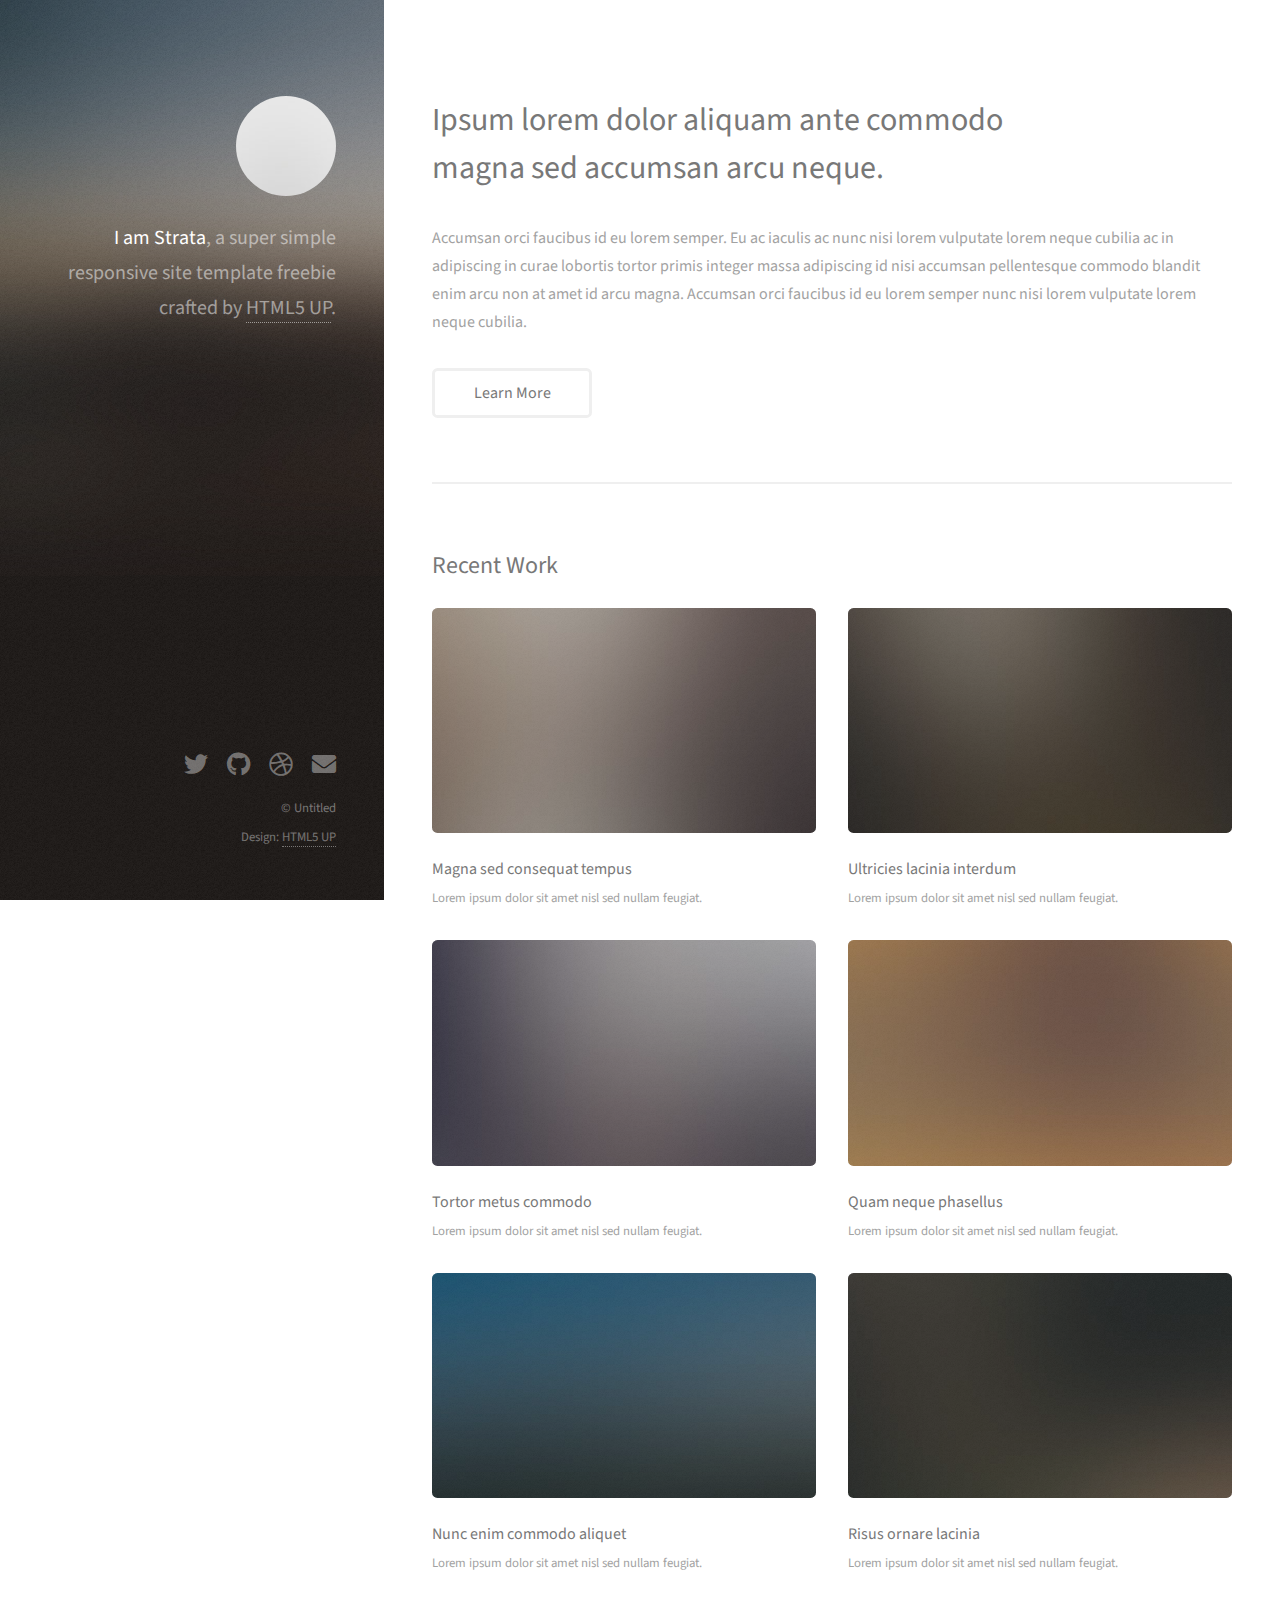
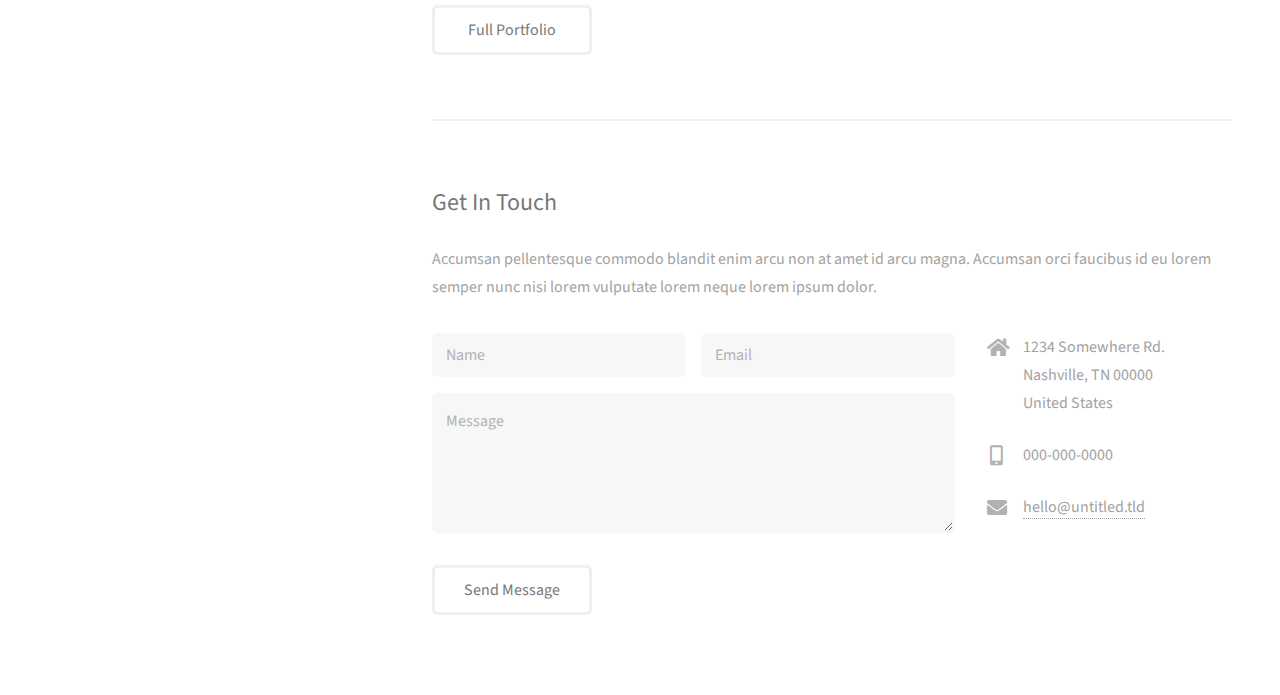
==== Portfolio-Website/index.html @ 6f3def6b "added in my portfolio unzipped code" ====
<!DOCTYPE HTML>
<!--
	Strata by HTML5 UP
	html5up.net | @ajlkn
	Free for personal and commercial use under the CCA 3.0 license (html5up.net/license)
-->
<html>
	<head>
		<title>Strata by HTML5 UP</title>
		<meta charset="utf-8" />
		<meta name="viewport" content="width=device-width, initial-scale=1, user-scalable=no" />
		<link rel="stylesheet" href="assets/css/main.css" />
	</head>
	<body class="is-preload">

		<!-- Header -->
			<header id="header">
				<div class="inner">
					<a href="#" class="image avatar"><img src="images/avatar.jpg" alt="" /></a>
					<h1><strong>I am Strata</strong>, a super simple<br />
					responsive site template freebie<br />
					crafted by <a href="http://html5up.net">HTML5 UP</a>.</h1>
				</div>
			</header>

		<!-- Main -->
			<div id="main">

				<!-- One -->
					<section id="one">
						<header class="major">
							<h2>Ipsum lorem dolor aliquam ante commodo<br />
							magna sed accumsan arcu neque.</h2>
						</header>
						<p>Accumsan orci faucibus id eu lorem semper. Eu ac iaculis ac nunc nisi lorem vulputate lorem neque cubilia ac in adipiscing in curae lobortis tortor primis integer massa adipiscing id nisi accumsan pellentesque commodo blandit enim arcu non at amet id arcu magna. Accumsan orci faucibus id eu lorem semper nunc nisi lorem vulputate lorem neque cubilia.</p>
						<ul class="actions">
							<li><a href="#" class="button">Learn More</a></li>
						</ul>
					</section>

				<!-- Two -->
					<section id="two">
						<h2>Recent Work</h2>
						<div class="row">
							<article class="col-6 col-12-xsmall work-item">
								<a href="images/fulls/01.jpg" class="image fit thumb"><img src="images/thumbs/01.jpg" alt="" /></a>
								<h3>Magna sed consequat tempus</h3>
								<p>Lorem ipsum dolor sit amet nisl sed nullam feugiat.</p>
							</article>
							<article class="col-6 col-12-xsmall work-item">
								<a href="images/fulls/02.jpg" class="image fit thumb"><img src="images/thumbs/02.jpg" alt="" /></a>
								<h3>Ultricies lacinia interdum</h3>
								<p>Lorem ipsum dolor sit amet nisl sed nullam feugiat.</p>
							</article>
							<article class="col-6 col-12-xsmall work-item">
								<a href="images/fulls/03.jpg" class="image fit thumb"><img src="images/thumbs/03.jpg" alt="" /></a>
								<h3>Tortor metus commodo</h3>
								<p>Lorem ipsum dolor sit amet nisl sed nullam feugiat.</p>
							</article>
							<article class="col-6 col-12-xsmall work-item">
								<a href="images/fulls/04.jpg" class="image fit thumb"><img src="images/thumbs/04.jpg" alt="" /></a>
								<h3>Quam neque phasellus</h3>
								<p>Lorem ipsum dolor sit amet nisl sed nullam feugiat.</p>
							</article>
							<article class="col-6 col-12-xsmall work-item">
								<a href="images/fulls/05.jpg" class="image fit thumb"><img src="images/thumbs/05.jpg" alt="" /></a>
								<h3>Nunc enim commodo aliquet</h3>
								<p>Lorem ipsum dolor sit amet nisl sed nullam feugiat.</p>
							</article>
							<article class="col-6 col-12-xsmall work-item">
								<a href="images/fulls/06.jpg" class="image fit thumb"><img src="images/thumbs/06.jpg" alt="" /></a>
								<h3>Risus ornare lacinia</h3>
								<p>Lorem ipsum dolor sit amet nisl sed nullam feugiat.</p>
							</article>
						</div>
						<ul class="actions">
							<li><a href="#" class="button">Full Portfolio</a></li>
						</ul>
					</section>

				<!-- Three -->
					<section id="three">
						<h2>Get In Touch</h2>
						<p>Accumsan pellentesque commodo blandit enim arcu non at amet id arcu magna. Accumsan orci faucibus id eu lorem semper nunc nisi lorem vulputate lorem neque lorem ipsum dolor.</p>
						<div class="row">
							<div class="col-8 col-12-small">
								<form method="post" action="#">
									<div class="row gtr-uniform gtr-50">
										<div class="col-6 col-12-xsmall"><input type="text" name="name" id="name" placeholder="Name" /></div>
										<div class="col-6 col-12-xsmall"><input type="email" name="email" id="email" placeholder="Email" /></div>
										<div class="col-12"><textarea name="message" id="message" placeholder="Message" rows="4"></textarea></div>
									</div>
								</form>
								<ul class="actions">
									<li><input type="submit" value="Send Message" /></li>
								</ul>
							</div>
							<div class="col-4 col-12-small">
								<ul class="labeled-icons">
									<li>
										<h3 class="icon solid fa-home"><span class="label">Address</span></h3>
										1234 Somewhere Rd.<br />
										Nashville, TN 00000<br />
										United States
									</li>
									<li>
										<h3 class="icon solid fa-mobile-alt"><span class="label">Phone</span></h3>
										000-000-0000
									</li>
									<li>
										<h3 class="icon solid fa-envelope"><span class="label">Email</span></h3>
										<a href="#">hello@untitled.tld</a>
									</li>
								</ul>
							</div>
						</div>
					</section>

				<!-- Four -->
				<!--
					<section id="four">
						<h2>Elements</h2>

						<section>
							<h4>Text</h4>
							<p>This is <b>bold</b> and this is <strong>strong</strong>. This is <i>italic</i> and this is <em>emphasized</em>.
							This is <sup>superscript</sup> text and this is <sub>subscript</sub> text.
							This is <u>underlined</u> and this is code: <code>for (;;) { ... }</code>. Finally, <a href="#">this is a link</a>.</p>
							<hr />
							<header>
								<h4>Heading with a Subtitle</h4>
								<p>Lorem ipsum dolor sit amet nullam id egestas urna aliquam</p>
							</header>
							<p>Nunc lacinia ante nunc ac lobortis. Interdum adipiscing gravida odio porttitor sem non mi integer non faucibus ornare mi ut ante amet placerat aliquet. Volutpat eu sed ante lacinia sapien lorem accumsan varius montes viverra nibh in adipiscing blandit tempus accumsan.</p>
							<header>
								<h5>Heading with a Subtitle</h5>
								<p>Lorem ipsum dolor sit amet nullam id egestas urna aliquam</p>
							</header>
							<p>Nunc lacinia ante nunc ac lobortis. Interdum adipiscing gravida odio porttitor sem non mi integer non faucibus ornare mi ut ante amet placerat aliquet. Volutpat eu sed ante lacinia sapien lorem accumsan varius montes viverra nibh in adipiscing blandit tempus accumsan.</p>
							<hr />
							<h2>Heading Level 2</h2>
							<h3>Heading Level 3</h3>
							<h4>Heading Level 4</h4>
							<h5>Heading Level 5</h5>
							<h6>Heading Level 6</h6>
							<hr />
							<h5>Blockquote</h5>
							<blockquote>Fringilla nisl. Donec accumsan interdum nisi, quis tincidunt felis sagittis eget tempus euismod. Vestibulum ante ipsum primis in faucibus vestibulum. Blandit adipiscing eu felis iaculis volutpat ac adipiscing accumsan faucibus. Vestibulum ante ipsum primis in faucibus lorem ipsum dolor sit amet nullam adipiscing eu felis.</blockquote>
							<h5>Preformatted</h5>
							<pre><code>i = 0;

while (!deck.isInOrder()) {
print 'Iteration ' + i;
deck.shuffle();
i++;
}

print 'It took ' + i + ' iterations to sort the deck.';</code></pre>
						</section>

						<section>
							<h4>Lists</h4>
							<div class="row">
								<div class="col-6 col-12-xsmall">
									<h5>Unordered</h5>
									<ul>
										<li>Dolor pulvinar etiam magna etiam.</li>
										<li>Sagittis adipiscing lorem eleifend.</li>
										<li>Felis enim feugiat dolore viverra.</li>
									</ul>
									<h5>Alternate</h5>
									<ul class="alt">
										<li>Dolor pulvinar etiam magna etiam.</li>
										<li>Sagittis adipiscing lorem eleifend.</li>
										<li>Felis enim feugiat dolore viverra.</li>
									</ul>
								</div>
								<div class="col-6 col-12-xsmall">
									<h5>Ordered</h5>
									<ol>
										<li>Dolor pulvinar etiam magna etiam.</li>
										<li>Etiam vel felis at lorem sed viverra.</li>
										<li>Felis enim feugiat dolore viverra.</li>
										<li>Dolor pulvinar etiam magna etiam.</li>
										<li>Etiam vel felis at lorem sed viverra.</li>
										<li>Felis enim feugiat dolore viverra.</li>
									</ol>
									<h5>Icons</h5>
									<ul class="icons">
										<li><a href="#" class="icon brands fa-twitter"><span class="label">Twitter</span></a></li>
										<li><a href="#" class="icon brands fa-facebook-f"><span class="label">Facebook</span></a></li>
										<li><a href="#" class="icon brands fa-instagram"><span class="label">Instagram</span></a></li>
										<li><a href="#" class="icon brands fa-github"><span class="label">Github</span></a></li>
										<li><a href="#" class="icon brands fa-dribbble"><span class="label">Dribbble</span></a></li>
										<li><a href="#" class="icon brands fa-tumblr"><span class="label">Tumblr</span></a></li>
									</ul>
								</div>
							</div>
							<h5>Actions</h5>
							<ul class="actions">
								<li><a href="#" class="button primary">Default</a></li>
								<li><a href="#" class="button">Default</a></li>
							</ul>
							<ul class="actions small">
								<li><a href="#" class="button primary small">Small</a></li>
								<li><a href="#" class="button small">Small</a></li>
							</ul>
							<div class="row">
								<div class="col-6 col-12-small">
									<ul class="actions stacked">
										<li><a href="#" class="button primary">Default</a></li>
										<li><a href="#" class="button">Default</a></li>
									</ul>
								</div>
								<div class="col-6 col-12-small">
									<ul class="actions stacked">
										<li><a href="#" class="button primary small">Small</a></li>
										<li><a href="#" class="button small">Small</a></li>
									</ul>
								</div>
								<div class="col-6 col-12-small">
									<ul class="actions stacked">
										<li><a href="#" class="button primary fit">Default</a></li>
										<li><a href="#" class="button fit">Default</a></li>
									</ul>
								</div>
								<div class="col-6 col-12-small">
									<ul class="actions stacked">
										<li><a href="#" class="button primary small fit">Small</a></li>
										<li><a href="#" class="button small fit">Small</a></li>
									</ul>
								</div>
							</div>
						</section>

						<section>
							<h4>Table</h4>
							<h5>Default</h5>
							<div class="table-wrapper">
								<table>
									<thead>
										<tr>
											<th>Name</th>
											<th>Description</th>
											<th>Price</th>
										</tr>
									</thead>
									<tbody>
										<tr>
											<td>Item One</td>
											<td>Ante turpis integer aliquet porttitor.</td>
											<td>29.99</td>
										</tr>
										<tr>
											<td>Item Two</td>
											<td>Vis ac commodo adipiscing arcu aliquet.</td>
											<td>19.99</td>
										</tr>
										<tr>
											<td>Item Three</td>
											<td> Morbi faucibus arcu accumsan lorem.</td>
											<td>29.99</td>
										</tr>
										<tr>
											<td>Item Four</td>
											<td>Vitae integer tempus condimentum.</td>
											<td>19.99</td>
										</tr>
										<tr>
											<td>Item Five</td>
											<td>Ante turpis integer aliquet porttitor.</td>
											<td>29.99</td>
										</tr>
									</tbody>
									<tfoot>
										<tr>
											<td colspan="2"></td>
											<td>100.00</td>
										</tr>
									</tfoot>
								</table>
							</div>

							<h5>Alternate</h5>
							<div class="table-wrapper">
								<table class="alt">
									<thead>
										<tr>
											<th>Name</th>
											<th>Description</th>
											<th>Price</th>
										</tr>
									</thead>
									<tbody>
										<tr>
											<td>Item One</td>
											<td>Ante turpis integer aliquet porttitor.</td>
											<td>29.99</td>
										</tr>
										<tr>
											<td>Item Two</td>
											<td>Vis ac commodo adipiscing arcu aliquet.</td>
											<td>19.99</td>
										</tr>
										<tr>
											<td>Item Three</td>
											<td> Morbi faucibus arcu accumsan lorem.</td>
											<td>29.99</td>
										</tr>
										<tr>
											<td>Item Four</td>
											<td>Vitae integer tempus condimentum.</td>
											<td>19.99</td>
										</tr>
										<tr>
											<td>Item Five</td>
											<td>Ante turpis integer aliquet porttitor.</td>
											<td>29.99</td>
										</tr>
									</tbody>
									<tfoot>
										<tr>
											<td colspan="2"></td>
											<td>100.00</td>
										</tr>
									</tfoot>
								</table>
							</div>
						</section>

						<section>
							<h4>Buttons</h4>
							<ul class="actions">
								<li><a href="#" class="button primary">Primary</a></li>
								<li><a href="#" class="button">Default</a></li>
							</ul>
							<ul class="actions">
								<li><a href="#" class="button large">Large</a></li>
								<li><a href="#" class="button">Default</a></li>
								<li><a href="#" class="button small">Small</a></li>
							</ul>
							<ul class="actions fit">
								<li><a href="#" class="button primary fit">Fit</a></li>
								<li><a href="#" class="button fit">Fit</a></li>
							</ul>
							<ul class="actions fit small">
								<li><a href="#" class="button primary fit small">Fit + Small</a></li>
								<li><a href="#" class="button fit small">Fit + Small</a></li>
							</ul>
							<ul class="actions">
								<li><a href="#" class="button primary icon solid fa-download">Icon</a></li>
								<li><a href="#" class="button icon solid fa-download">Icon</a></li>
							</ul>
							<ul class="actions">
								<li><span class="button primary disabled">Primary</span></li>
								<li><span class="button disabled">Default</span></li>
							</ul>
						</section>

						<section>
							<h4>Form</h4>
							<form method="post" action="#">
								<div class="row gtr-uniform gtr-50">
									<div class="col-6 col-12-xsmall">
										<input type="text" name="demo-name" id="demo-name" value="" placeholder="Name" />
									</div>
									<div class="col-6 col-12-xsmall">
										<input type="email" name="demo-email" id="demo-email" value="" placeholder="Email" />
									</div>
									<div class="col-12">
										<select name="demo-category" id="demo-category">
											<option value="">- Category -</option>
											<option value="1">Manufacturing</option>
											<option value="1">Shipping</option>
											<option value="1">Administration</option>
											<option value="1">Human Resources</option>
										</select>
									</div>
									<div class="col-4 col-12-small">
										<input type="radio" id="demo-priority-low" name="demo-priority" checked>
										<label for="demo-priority-low">Low Priority</label>
									</div>
									<div class="col-4 col-12-small">
										<input type="radio" id="demo-priority-normal" name="demo-priority">
										<label for="demo-priority-normal">Normal Priority</label>
									</div>
									<div class="col-4 col-12-small">
										<input type="radio" id="demo-priority-high" name="demo-priority">
										<label for="demo-priority-high">High Priority</label>
									</div>
									<div class="col-6 col-12-small">
										<input type="checkbox" id="demo-copy" name="demo-copy">
										<label for="demo-copy">Email me a copy of this message</label>
									</div>
									<div class="col-6 col-12-small">
										<input type="checkbox" id="demo-human" name="demo-human" checked>
										<label for="demo-human">I am a human and not a robot</label>
									</div>
									<div class="col-12">
										<textarea name="demo-message" id="demo-message" placeholder="Enter your message" rows="6"></textarea>
									</div>
									<div class="col-12">
										<ul class="actions">
											<li><input type="submit" value="Send Message" class="primary" /></li>
											<li><input type="reset" value="Reset" /></li>
										</ul>
									</div>
								</div>
							</form>
						</section>

						<section>
							<h4>Image</h4>
							<h5>Fit</h5>
							<div class="box alt">
								<div class="row gtr-50 gtr-uniform">
									<div class="col-12"><span class="image fit"><img src="images/fulls/05.jpg" alt="" /></span></div>
									<div class="col-4"><span class="image fit"><img src="images/thumbs/01.jpg" alt="" /></span></div>
									<div class="col-4"><span class="image fit"><img src="images/thumbs/02.jpg" alt="" /></span></div>
									<div class="col-4"><span class="image fit"><img src="images/thumbs/03.jpg" alt="" /></span></div>
									<div class="col-4"><span class="image fit"><img src="images/thumbs/04.jpg" alt="" /></span></div>
									<div class="col-4"><span class="image fit"><img src="images/thumbs/05.jpg" alt="" /></span></div>
									<div class="col-4"><span class="image fit"><img src="images/thumbs/06.jpg" alt="" /></span></div>
									<div class="col-4"><span class="image fit"><img src="images/thumbs/03.jpg" alt="" /></span></div>
									<div class="col-4"><span class="image fit"><img src="images/thumbs/02.jpg" alt="" /></span></div>
									<div class="col-4"><span class="image fit"><img src="images/thumbs/01.jpg" alt="" /></span></div>
								</div>
							</div>
							<h5>Left &amp; Right</h5>
							<p><span class="image left"><img src="images/avatar.jpg" alt="" /></span>Fringilla nisl. Donec accumsan interdum nisi, quis tincidunt felis sagittis eget. tempus euismod. Vestibulum ante ipsum primis in faucibus vestibulum. Blandit adipiscing eu felis iaculis volutpat ac adipiscing accumsan eu faucibus. Integer ac pellentesque praesent tincidunt felis sagittis eget. tempus euismod. Vestibulum ante ipsum primis in faucibus vestibulum. Blandit adipiscing eu felis iaculis volutpat ac adipiscing accumsan eu faucibus. Integer ac pellentesque praesent. Donec accumsan interdum nisi, quis tincidunt felis sagittis eget. tempus euismod. Vestibulum ante ipsum primis in faucibus vestibulum. Blandit adipiscing eu felis iaculis volutpat ac adipiscing accumsan eu faucibus. Integer ac pellentesque praesent tincidunt felis sagittis eget. tempus euismod. Vestibulum ante ipsum primis in faucibus vestibulum. Blandit adipiscing eu felis iaculis volutpat ac adipiscing accumsan eu faucibus. Integer ac pellentesque praesent.</p>
							<p><span class="image right"><img src="images/avatar.jpg" alt="" /></span>Fringilla nisl. Donec accumsan interdum nisi, quis tincidunt felis sagittis eget. tempus euismod. Vestibulum ante ipsum primis in faucibus vestibulum. Blandit adipiscing eu felis iaculis volutpat ac adipiscing accumsan eu faucibus. Integer ac pellentesque praesent tincidunt felis sagittis eget. tempus euismod. Vestibulum ante ipsum primis in faucibus vestibulum. Blandit adipiscing eu felis iaculis volutpat ac adipiscing accumsan eu faucibus. Integer ac pellentesque praesent. Donec accumsan interdum nisi, quis tincidunt felis sagittis eget. tempus euismod. Vestibulum ante ipsum primis in faucibus vestibulum. Blandit adipiscing eu felis iaculis volutpat ac adipiscing accumsan eu faucibus. Integer ac pellentesque praesent tincidunt felis sagittis eget. tempus euismod. Vestibulum ante ipsum primis in faucibus vestibulum. Blandit adipiscing eu felis iaculis volutpat ac adipiscing accumsan eu faucibus. Integer ac pellentesque praesent.</p>
						</section>

					</section>
				-->

			</div>

		<!-- Footer -->
			<footer id="footer">
				<div class="inner">
					<ul class="icons">
						<li><a href="#" class="icon brands fa-twitter"><span class="label">Twitter</span></a></li>
						<li><a href="#" class="icon brands fa-github"><span class="label">Github</span></a></li>
						<li><a href="#" class="icon brands fa-dribbble"><span class="label">Dribbble</span></a></li>
						<li><a href="#" class="icon solid fa-envelope"><span class="label">Email</span></a></li>
					</ul>
					<ul class="copyright">
						<li>&copy; Untitled</li><li>Design: <a href="http://html5up.net">HTML5 UP</a></li>
					</ul>
				</div>
			</footer>

		<!-- Scripts -->
			<script src="assets/js/jquery.min.js"></script>
			<script src="assets/js/jquery.poptrox.min.js"></script>
			<script src="assets/js/browser.min.js"></script>
			<script src="assets/js/breakpoints.min.js"></script>
			<script src="assets/js/util.js"></script>
			<script src="assets/js/main.js"></script>

	</body>
</html>
---- Portfolio-Website/assets/css/main.css ----
@import url("fontawesome-all.min.css");
@import url("https://fonts.googleapis.com/css?family=Source+Sans+Pro:400,400italic");

/*
	Strata by HTML5 UP
	html5up.net | @ajlkn
	Free for personal and commercial use under the CCA 3.0 license (html5up.net/license)
*/

html, body, div, span, applet, object,
iframe, h1, h2, h3, h4, h5, h6, p, blockquote,
pre, a, abbr, acronym, address, big, cite,
code, del, dfn, em, img, ins, kbd, q, s, samp,
small, strike, strong, sub, sup, tt, var, b,
u, i, center, dl, dt, dd, ol, ul, li, fieldset,
form, label, legend, table, caption, tbody,
tfoot, thead, tr, th, td, article, aside,
canvas, details, embed, figure, figcaption,
footer, header, hgroup, menu, nav, output, ruby,
section, summary, time, mark, audio, video {
	margin: 0;
	padding: 0;
	border: 0;
	font-size: 100%;
	font: inherit;
	vertical-align: baseline;}

article, aside, details, figcaption, figure,
footer, header, hgroup, menu, nav, section {
	display: block;}

body {
	line-height: 1;
}

ol, ul {
	list-style: none;
}

blockquote, q {
	quotes: none;
}

	blockquote:before, blockquote:after, q:before, q:after {
		content: '';
		content: none;
	}

table {
	border-collapse: collapse;
	border-spacing: 0;
}

body {
	-webkit-text-size-adjust: none;
}

mark {
	background-color: transparent;
	color: inherit;
}

input::-moz-focus-inner {
	border: 0;
	padding: 0;
}

input, select, textarea {
	-moz-appearance: none;
	-webkit-appearance: none;
	-ms-appearance: none;
	appearance: none;
}

/* Basic */

	html {
		box-sizing: border-box;
	}

	*, *:before, *:after {
		box-sizing: inherit;
	}

	body {
		background: #fff;
	}

		body.is-preload *, body.is-preload *:before, body.is-preload *:after {
			-moz-animation: none !important;
			-webkit-animation: none !important;
			-ms-animation: none !important;
			animation: none !important;
			-moz-transition: none !important;
			-webkit-transition: none !important;
			-ms-transition: none !important;
			transition: none !important;
		}

	body, input, select, textarea {
		color: #a2a2a2;
		font-family: "Source Sans Pro", Helvetica, sans-serif;
		font-size: 16pt;
		font-weight: 400;
		line-height: 1.75em;
	}

	a {
		-moz-transition: color 0.2s ease-in-out, border-color 0.2s ease-in-out;
		-webkit-transition: color 0.2s ease-in-out, border-color 0.2s ease-in-out;
		-ms-transition: color 0.2s ease-in-out, border-color 0.2s ease-in-out;
		transition: color 0.2s ease-in-out, border-color 0.2s ease-in-out;
		border-bottom: dotted 1px;
		color: #49bf9d;
		text-decoration: none;
	}

		a:hover {
			border-bottom-color: transparent;
			color: #49bf9d !important;
			text-decoration: none;
		}

	strong, b {
		color: #787878;
		font-weight: 400;
	}

	em, i {
		font-style: italic;
	}

	p {
		margin: 0 0 2em 0;
	}

	h1, h2, h3, h4, h5, h6 {
		color: #787878;
		font-weight: 400;
		line-height: 1em;
		margin: 0 0 1em 0;
	}

		h1 a, h2 a, h3 a, h4 a, h5 a, h6 a {
			color: inherit;
			text-decoration: none;
		}

	h1 {
		font-size: 2em;
		line-height: 1.5em;
	}

	h2 {
		font-size: 1.5em;
		line-height: 1.5em;
	}

	h3 {
		font-size: 1.25em;
		line-height: 1.5em;
	}

	h4 {
		font-size: 1.1em;
		line-height: 1.5em;
	}

	h5 {
		font-size: 0.9em;
		line-height: 1.5em;
	}

	h6 {
		font-size: 0.7em;
		line-height: 1.5em;
	}

	sub {
		font-size: 0.8em;
		position: relative;
		top: 0.5em;
	}

	sup {
		font-size: 0.8em;
		position: relative;
		top: -0.5em;
	}

	hr {
		border: 0;
		border-bottom: solid 2px #efefef;
		margin: 2em 0;
	}

		hr.major {
			margin: 3em 0;
		}

	blockquote {
		border-left: solid 6px #efefef;
		font-style: italic;
		margin: 0 0 2em 0;
		padding: 0.5em 0 0.5em 1.5em;
	}

	code {
		background: #f7f7f7;
		border-radius: 0.35em;
		border: solid 2px #efefef;
		font-family: "Courier New", monospace;
		font-size: 0.9em;
		margin: 0 0.25em;
		padding: 0.25em 0.65em;
	}

	pre {
		-webkit-overflow-scrolling: touch;
		font-family: "Courier New", monospace;
		font-size: 0.9em;
		margin: 0 0 2em 0;
	}

		pre code {
			display: block;
			line-height: 1.75em;
			padding: 1em 1.5em;
			overflow-x: auto;
		}

	.align-left {
		text-align: left;
	}

	.align-center {
		text-align: center;
	}

	.align-right {
		text-align: right;
	}

/* Container */

	.container {
		margin: 0 auto;
		max-width: calc(100% - 4em);
		width: 100%;
	}

		.container.xsmall {
			width: 25%;
		}

		.container.small {
			width: 50%;
		}

		.container.medium {
			width: 75%;
		}

		.container.large {
			width: 125%;
		}

		.container.xlarge {
			width: 150%;
		}

		.container.max {
			width: 100%;
		}

		@media screen and (max-width: 980px) {

			.container {
				width: 100% !important;
				max-width: 100% !important;
			}

		}

		@media screen and (max-width: 480px) {

			.container {
				max-width: calc(100% - 3em);
			}

		}

/* Row */

	.row {
		display: flex;
		flex-wrap: wrap;
		box-sizing: border-box;
		align-items: stretch;
	}

		.row > * {
			box-sizing: border-box;
		}

		.row.gtr-uniform > * > :last-child {
			margin-bottom: 0;
		}

		.row.aln-left {
			justify-content: flex-start;
		}

		.row.aln-center {
			justify-content: center;
		}

		.row.aln-right {
			justify-content: flex-end;
		}

		.row.aln-top {
			align-items: flex-start;
		}

		.row.aln-middle {
			align-items: center;
		}

		.row.aln-bottom {
			align-items: flex-end;
		}

		.row > .imp {
			order: -1;
		}

		.row > .col-1 {
			width: 8.33333%;
		}

		.row > .off-1 {
			margin-left: 8.33333%;
		}

		.row > .col-2 {
			width: 16.66667%;
		}

		.row > .off-2 {
			margin-left: 16.66667%;
		}

		.row > .col-3 {
			width: 25%;
		}

		.row > .off-3 {
			margin-left: 25%;
		}

		.row > .col-4 {
			width: 33.33333%;
		}

		.row > .off-4 {
			margin-left: 33.33333%;
		}

		.row > .col-5 {
			width: 41.66667%;
		}

		.row > .off-5 {
			margin-left: 41.66667%;
		}

		.row > .col-6 {
			width: 50%;
		}

		.row > .off-6 {
			margin-left: 50%;
		}

		.row > .col-7 {
			width: 58.33333%;
		}

		.row > .off-7 {
			margin-left: 58.33333%;
		}

		.row > .col-8 {
			width: 66.66667%;
		}

		.row > .off-8 {
			margin-left: 66.66667%;
		}

		.row > .col-9 {
			width: 75%;
		}

		.row > .off-9 {
			margin-left: 75%;
		}

		.row > .col-10 {
			width: 83.33333%;
		}

		.row > .off-10 {
			margin-left: 83.33333%;
		}

		.row > .col-11 {
			width: 91.66667%;
		}

		.row > .off-11 {
			margin-left: 91.66667%;
		}

		.row > .col-12 {
			width: 100%;
		}

		.row > .off-12 {
			margin-left: 100%;
		}

		.row.gtr-0 {
			margin-top: 0;
			margin-left: 0em;
		}

			.row.gtr-0 > * {
				padding: 0 0 0 0em;
			}

			.row.gtr-0.gtr-uniform {
				margin-top: 0em;
			}

				.row.gtr-0.gtr-uniform > * {
					padding-top: 0em;
				}

		.row.gtr-25 {
			margin-top: 0;
			margin-left: -0.625em;
		}

			.row.gtr-25 > * {
				padding: 0 0 0 0.625em;
			}

			.row.gtr-25.gtr-uniform {
				margin-top: -0.625em;
			}

				.row.gtr-25.gtr-uniform > * {
					padding-top: 0.625em;
				}

		.row.gtr-50 {
			margin-top: 0;
			margin-left: -1.25em;
		}

			.row.gtr-50 > * {
				padding: 0 0 0 1.25em;
			}

			.row.gtr-50.gtr-uniform {
				margin-top: -1.25em;
			}

				.row.gtr-50.gtr-uniform > * {
					padding-top: 1.25em;
				}

		.row {
			margin-top: 0;
			margin-left: -2.5em;
		}

			.row > * {
				padding: 0 0 0 2.5em;
			}

			.row.gtr-uniform {
				margin-top: -2.5em;
			}

				.row.gtr-uniform > * {
					padding-top: 2.5em;
				}

		.row.gtr-150 {
			margin-top: 0;
			margin-left: -3.75em;
		}

			.row.gtr-150 > * {
				padding: 0 0 0 3.75em;
			}

			.row.gtr-150.gtr-uniform {
				margin-top: -3.75em;
			}

				.row.gtr-150.gtr-uniform > * {
					padding-top: 3.75em;
				}

		.row.gtr-200 {
			margin-top: 0;
			margin-left: -5em;
		}

			.row.gtr-200 > * {
				padding: 0 0 0 5em;
			}

			.row.gtr-200.gtr-uniform {
				margin-top: -5em;
			}

				.row.gtr-200.gtr-uniform > * {
					padding-top: 5em;
				}

		@media screen and (max-width: 1800px) {

			.row {
				display: flex;
				flex-wrap: wrap;
				box-sizing: border-box;
				align-items: stretch;
			}

				.row > * {
					box-sizing: border-box;
				}

				.row.gtr-uniform > * > :last-child {
					margin-bottom: 0;
				}

				.row.aln-left {
					justify-content: flex-start;
				}

				.row.aln-center {
					justify-content: center;
				}

				.row.aln-right {
					justify-content: flex-end;
				}

				.row.aln-top {
					align-items: flex-start;
				}

				.row.aln-middle {
					align-items: center;
				}

				.row.aln-bottom {
					align-items: flex-end;
				}

				.row > .imp-xlarge {
					order: -1;
				}

				.row > .col-1-xlarge {
					width: 8.33333%;
				}

				.row > .off-1-xlarge {
					margin-left: 8.33333%;
				}

				.row > .col-2-xlarge {
					width: 16.66667%;
				}

				.row > .off-2-xlarge {
					margin-left: 16.66667%;
				}

				.row > .col-3-xlarge {
					width: 25%;
				}

				.row > .off-3-xlarge {
					margin-left: 25%;
				}

				.row > .col-4-xlarge {
					width: 33.33333%;
				}

				.row > .off-4-xlarge {
					margin-left: 33.33333%;
				}

				.row > .col-5-xlarge {
					width: 41.66667%;
				}

				.row > .off-5-xlarge {
					margin-left: 41.66667%;
				}

				.row > .col-6-xlarge {
					width: 50%;
				}

				.row > .off-6-xlarge {
					margin-left: 50%;
				}

				.row > .col-7-xlarge {
					width: 58.33333%;
				}

				.row > .off-7-xlarge {
					margin-left: 58.33333%;
				}

				.row > .col-8-xlarge {
					width: 66.66667%;
				}

				.row > .off-8-xlarge {
					margin-left: 66.66667%;
				}

				.row > .col-9-xlarge {
					width: 75%;
				}

				.row > .off-9-xlarge {
					margin-left: 75%;
				}

				.row > .col-10-xlarge {
					width: 83.33333%;
				}

				.row > .off-10-xlarge {
					margin-left: 83.33333%;
				}

				.row > .col-11-xlarge {
					width: 91.66667%;
				}

				.row > .off-11-xlarge {
					margin-left: 91.66667%;
				}

				.row > .col-12-xlarge {
					width: 100%;
				}

				.row > .off-12-xlarge {
					margin-left: 100%;
				}

				.row.gtr-0 {
					margin-top: 0;
					margin-left: 0em;
				}

					.row.gtr-0 > * {
						padding: 0 0 0 0em;
					}

					.row.gtr-0.gtr-uniform {
						margin-top: 0em;
					}

						.row.gtr-0.gtr-uniform > * {
							padding-top: 0em;
						}

				.row.gtr-25 {
					margin-top: 0;
					margin-left: -0.625em;
				}

					.row.gtr-25 > * {
						padding: 0 0 0 0.625em;
					}

					.row.gtr-25.gtr-uniform {
						margin-top: -0.625em;
					}

						.row.gtr-25.gtr-uniform > * {
							padding-top: 0.625em;
						}

				.row.gtr-50 {
					margin-top: 0;
					margin-left: -1.25em;
				}

					.row.gtr-50 > * {
						padding: 0 0 0 1.25em;
					}

					.row.gtr-50.gtr-uniform {
						margin-top: -1.25em;
					}

						.row.gtr-50.gtr-uniform > * {
							padding-top: 1.25em;
						}

				.row {
					margin-top: 0;
					margin-left: -2.5em;
				}

					.row > * {
						padding: 0 0 0 2.5em;
					}

					.row.gtr-uniform {
						margin-top: -2.5em;
					}

						.row.gtr-uniform > * {
							padding-top: 2.5em;
						}

				.row.gtr-150 {
					margin-top: 0;
					margin-left: -3.75em;
				}

					.row.gtr-150 > * {
						padding: 0 0 0 3.75em;
					}

					.row.gtr-150.gtr-uniform {
						margin-top: -3.75em;
					}

						.row.gtr-150.gtr-uniform > * {
							padding-top: 3.75em;
						}

				.row.gtr-200 {
					margin-top: 0;
					margin-left: -5em;
				}

					.row.gtr-200 > * {
						padding: 0 0 0 5em;
					}

					.row.gtr-200.gtr-uniform {
						margin-top: -5em;
					}

						.row.gtr-200.gtr-uniform > * {
							padding-top: 5em;
						}

		}

		@media screen and (max-width: 1280px) {

			.row {
				display: flex;
				flex-wrap: wrap;
				box-sizing: border-box;
				align-items: stretch;
			}

				.row > * {
					box-sizing: border-box;
				}

				.row.gtr-uniform > * > :last-child {
					margin-bottom: 0;
				}

				.row.aln-left {
					justify-content: flex-start;
				}

				.row.aln-center {
					justify-content: center;
				}

				.row.aln-right {
					justify-content: flex-end;
				}

				.row.aln-top {
					align-items: flex-start;
				}

				.row.aln-middle {
					align-items: center;
				}

				.row.aln-bottom {
					align-items: flex-end;
				}

				.row > .imp-large {
					order: -1;
				}

				.row > .col-1-large {
					width: 8.33333%;
				}

				.row > .off-1-large {
					margin-left: 8.33333%;
				}

				.row > .col-2-large {
					width: 16.66667%;
				}

				.row > .off-2-large {
					margin-left: 16.66667%;
				}

				.row > .col-3-large {
					width: 25%;
				}

				.row > .off-3-large {
					margin-left: 25%;
				}

				.row > .col-4-large {
					width: 33.33333%;
				}

				.row > .off-4-large {
					margin-left: 33.33333%;
				}

				.row > .col-5-large {
					width: 41.66667%;
				}

				.row > .off-5-large {
					margin-left: 41.66667%;
				}

				.row > .col-6-large {
					width: 50%;
				}

				.row > .off-6-large {
					margin-left: 50%;
				}

				.row > .col-7-large {
					width: 58.33333%;
				}

				.row > .off-7-large {
					margin-left: 58.33333%;
				}

				.row > .col-8-large {
					width: 66.66667%;
				}

				.row > .off-8-large {
					margin-left: 66.66667%;
				}

				.row > .col-9-large {
					width: 75%;
				}

				.row > .off-9-large {
					margin-left: 75%;
				}

				.row > .col-10-large {
					width: 83.33333%;
				}

				.row > .off-10-large {
					margin-left: 83.33333%;
				}

				.row > .col-11-large {
					width: 91.66667%;
				}

				.row > .off-11-large {
					margin-left: 91.66667%;
				}

				.row > .col-12-large {
					width: 100%;
				}

				.row > .off-12-large {
					margin-left: 100%;
				}

				.row.gtr-0 {
					margin-top: 0;
					margin-left: 0em;
				}

					.row.gtr-0 > * {
						padding: 0 0 0 0em;
					}

					.row.gtr-0.gtr-uniform {
						margin-top: 0em;
					}

						.row.gtr-0.gtr-uniform > * {
							padding-top: 0em;
						}

				.row.gtr-25 {
					margin-top: 0;
					margin-left: -0.5em;
				}

					.row.gtr-25 > * {
						padding: 0 0 0 0.5em;
					}

					.row.gtr-25.gtr-uniform {
						margin-top: -0.5em;
					}

						.row.gtr-25.gtr-uniform > * {
							padding-top: 0.5em;
						}

				.row.gtr-50 {
					margin-top: 0;
					margin-left: -1em;
				}

					.row.gtr-50 > * {
						padding: 0 0 0 1em;
					}

					.row.gtr-50.gtr-uniform {
						margin-top: -1em;
					}

						.row.gtr-50.gtr-uniform > * {
							padding-top: 1em;
						}

				.row {
					margin-top: 0;
					margin-left: -2em;
				}

					.row > * {
						padding: 0 0 0 2em;
					}

					.row.gtr-uniform {
						margin-top: -2em;
					}

						.row.gtr-uniform > * {
							padding-top: 2em;
						}

				.row.gtr-150 {
					margin-top: 0;
					margin-left: -3em;
				}

					.row.gtr-150 > * {
						padding: 0 0 0 3em;
					}

					.row.gtr-150.gtr-uniform {
						margin-top: -3em;
					}

						.row.gtr-150.gtr-uniform > * {
							padding-top: 3em;
						}

				.row.gtr-200 {
					margin-top: 0;
					margin-left: -4em;
				}

					.row.gtr-200 > * {
						padding: 0 0 0 4em;
					}

					.row.gtr-200.gtr-uniform {
						margin-top: -4em;
					}

						.row.gtr-200.gtr-uniform > * {
							padding-top: 4em;
						}

		}

		@media screen and (max-width: 980px) {

			.row {
				display: flex;
				flex-wrap: wrap;
				box-sizing: border-box;
				align-items: stretch;
			}

				.row > * {
					box-sizing: border-box;
				}

				.row.gtr-uniform > * > :last-child {
					margin-bottom: 0;
				}

				.row.aln-left {
					justify-content: flex-start;
				}

				.row.aln-center {
					justify-content: center;
				}

				.row.aln-right {
					justify-content: flex-end;
				}

				.row.aln-top {
					align-items: flex-start;
				}

				.row.aln-middle {
					align-items: center;
				}

				.row.aln-bottom {
					align-items: flex-end;
				}

				.row > .imp-medium {
					order: -1;
				}

				.row > .col-1-medium {
					width: 8.33333%;
				}

				.row > .off-1-medium {
					margin-left: 8.33333%;
				}

				.row > .col-2-medium {
					width: 16.66667%;
				}

				.row > .off-2-medium {
					margin-left: 16.66667%;
				}

				.row > .col-3-medium {
					width: 25%;
				}

				.row > .off-3-medium {
					margin-left: 25%;
				}

				.row > .col-4-medium {
					width: 33.33333%;
				}

				.row > .off-4-medium {
					margin-left: 33.33333%;
				}

				.row > .col-5-medium {
					width: 41.66667%;
				}

				.row > .off-5-medium {
					margin-left: 41.66667%;
				}

				.row > .col-6-medium {
					width: 50%;
				}

				.row > .off-6-medium {
					margin-left: 50%;
				}

				.row > .col-7-medium {
					width: 58.33333%;
				}

				.row > .off-7-medium {
					margin-left: 58.33333%;
				}

				.row > .col-8-medium {
					width: 66.66667%;
				}

				.row > .off-8-medium {
					margin-left: 66.66667%;
				}

				.row > .col-9-medium {
					width: 75%;
				}

				.row > .off-9-medium {
					margin-left: 75%;
				}

				.row > .col-10-medium {
					width: 83.33333%;
				}

				.row > .off-10-medium {
					margin-left: 83.33333%;
				}

				.row > .col-11-medium {
					width: 91.66667%;
				}

				.row > .off-11-medium {
					margin-left: 91.66667%;
				}

				.row > .col-12-medium {
					width: 100%;
				}

				.row > .off-12-medium {
					margin-left: 100%;
				}

				.row.gtr-0 {
					margin-top: 0;
					margin-left: 0em;
				}

					.row.gtr-0 > * {
						padding: 0 0 0 0em;
					}

					.row.gtr-0.gtr-uniform {
						margin-top: 0em;
					}

						.row.gtr-0.gtr-uniform > * {
							padding-top: 0em;
						}

				.row.gtr-25 {
					margin-top: 0;
					margin-left: -0.5em;
				}

					.row.gtr-25 > * {
						padding: 0 0 0 0.5em;
					}

					.row.gtr-25.gtr-uniform {
						margin-top: -0.5em;
					}

						.row.gtr-25.gtr-uniform > * {
							padding-top: 0.5em;
						}

				.row.gtr-50 {
					margin-top: 0;
					margin-left: -1em;
				}

					.row.gtr-50 > * {
						padding: 0 0 0 1em;
					}

					.row.gtr-50.gtr-uniform {
						margin-top: -1em;
					}

						.row.gtr-50.gtr-uniform > * {
							padding-top: 1em;
						}

				.row {
					margin-top: 0;
					margin-left: -2em;
				}

					.row > * {
						padding: 0 0 0 2em;
					}

					.row.gtr-uniform {
						margin-top: -2em;
					}

						.row.gtr-uniform > * {
							padding-top: 2em;
						}

				.row.gtr-150 {
					margin-top: 0;
					margin-left: -3em;
				}

					.row.gtr-150 > * {
						padding: 0 0 0 3em;
					}

					.row.gtr-150.gtr-uniform {
						margin-top: -3em;
					}

						.row.gtr-150.gtr-uniform > * {
							padding-top: 3em;
						}

				.row.gtr-200 {
					margin-top: 0;
					margin-left: -4em;
				}

					.row.gtr-200 > * {
						padding: 0 0 0 4em;
					}

					.row.gtr-200.gtr-uniform {
						margin-top: -4em;
					}

						.row.gtr-200.gtr-uniform > * {
							padding-top: 4em;
						}

		}

		@media screen and (max-width: 736px) {

			.row {
				display: flex;
				flex-wrap: wrap;
				box-sizing: border-box;
				align-items: stretch;
			}

				.row > * {
					box-sizing: border-box;
				}

				.row.gtr-uniform > * > :last-child {
					margin-bottom: 0;
				}

				.row.aln-left {
					justify-content: flex-start;
				}

				.row.aln-center {
					justify-content: center;
				}

				.row.aln-right {
					justify-content: flex-end;
				}

				.row.aln-top {
					align-items: flex-start;
				}

				.row.aln-middle {
					align-items: center;
				}

				.row.aln-bottom {
					align-items: flex-end;
				}

				.row > .imp-small {
					order: -1;
				}

				.row > .col-1-small {
					width: 8.33333%;
				}

				.row > .off-1-small {
					margin-left: 8.33333%;
				}

				.row > .col-2-small {
					width: 16.66667%;
				}

				.row > .off-2-small {
					margin-left: 16.66667%;
				}

				.row > .col-3-small {
					width: 25%;
				}

				.row > .off-3-small {
					margin-left: 25%;
				}

				.row > .col-4-small {
					width: 33.33333%;
				}

				.row > .off-4-small {
					margin-left: 33.33333%;
				}

				.row > .col-5-small {
					width: 41.66667%;
				}

				.row > .off-5-small {
					margin-left: 41.66667%;
				}

				.row > .col-6-small {
					width: 50%;
				}

				.row > .off-6-small {
					margin-left: 50%;
				}

				.row > .col-7-small {
					width: 58.33333%;
				}

				.row > .off-7-small {
					margin-left: 58.33333%;
				}

				.row > .col-8-small {
					width: 66.66667%;
				}

				.row > .off-8-small {
					margin-left: 66.66667%;
				}

				.row > .col-9-small {
					width: 75%;
				}

				.row > .off-9-small {
					margin-left: 75%;
				}

				.row > .col-10-small {
					width: 83.33333%;
				}

				.row > .off-10-small {
					margin-left: 83.33333%;
				}

				.row > .col-11-small {
					width: 91.66667%;
				}

				.row > .off-11-small {
					margin-left: 91.66667%;
				}

				.row > .col-12-small {
					width: 100%;
				}

				.row > .off-12-small {
					margin-left: 100%;
				}

				.row.gtr-0 {
					margin-top: 0;
					margin-left: 0em;
				}

					.row.gtr-0 > * {
						padding: 0 0 0 0em;
					}

					.row.gtr-0.gtr-uniform {
						margin-top: 0em;
					}

						.row.gtr-0.gtr-uniform > * {
							padding-top: 0em;
						}

				.row.gtr-25 {
					margin-top: 0;
					margin-left: -0.375em;
				}

					.row.gtr-25 > * {
						padding: 0 0 0 0.375em;
					}

					.row.gtr-25.gtr-uniform {
						margin-top: -0.375em;
					}

						.row.gtr-25.gtr-uniform > * {
							padding-top: 0.375em;
						}

				.row.gtr-50 {
					margin-top: 0;
					margin-left: -0.75em;
				}

					.row.gtr-50 > * {
						padding: 0 0 0 0.75em;
					}

					.row.gtr-50.gtr-uniform {
						margin-top: -0.75em;
					}

						.row.gtr-50.gtr-uniform > * {
							padding-top: 0.75em;
						}

				.row {
					margin-top: 0;
					margin-left: -1.5em;
				}

					.row > * {
						padding: 0 0 0 1.5em;
					}

					.row.gtr-uniform {
						margin-top: -1.5em;
					}

						.row.gtr-uniform > * {
							padding-top: 1.5em;
						}

				.row.gtr-150 {
					margin-top: 0;
					margin-left: -2.25em;
				}

					.row.gtr-150 > * {
						padding: 0 0 0 2.25em;
					}

					.row.gtr-150.gtr-uniform {
						margin-top: -2.25em;
					}

						.row.gtr-150.gtr-uniform > * {
							padding-top: 2.25em;
						}

				.row.gtr-200 {
					margin-top: 0;
					margin-left: -3em;
				}

					.row.gtr-200 > * {
						padding: 0 0 0 3em;
					}

					.row.gtr-200.gtr-uniform {
						margin-top: -3em;
					}

						.row.gtr-200.gtr-uniform > * {
							padding-top: 3em;
						}

		}

		@media screen and (max-width: 480px) {

			.row {
				display: flex;
				flex-wrap: wrap;
				box-sizing: border-box;
				align-items: stretch;
			}

				.row > * {
					box-sizing: border-box;
				}

				.row.gtr-uniform > * > :last-child {
					margin-bottom: 0;
				}

				.row.aln-left {
					justify-content: flex-start;
				}

				.row.aln-center {
					justify-content: center;
				}

				.row.aln-right {
					justify-content: flex-end;
				}

				.row.aln-top {
					align-items: flex-start;
				}

				.row.aln-middle {
					align-items: center;
				}

				.row.aln-bottom {
					align-items: flex-end;
				}

				.row > .imp-xsmall {
					order: -1;
				}

				.row > .col-1-xsmall {
					width: 8.33333%;
				}

				.row > .off-1-xsmall {
					margin-left: 8.33333%;
				}

				.row > .col-2-xsmall {
					width: 16.66667%;
				}

				.row > .off-2-xsmall {
					margin-left: 16.66667%;
				}

				.row > .col-3-xsmall {
					width: 25%;
				}

				.row > .off-3-xsmall {
					margin-left: 25%;
				}

				.row > .col-4-xsmall {
					width: 33.33333%;
				}

				.row > .off-4-xsmall {
					margin-left: 33.33333%;
				}

				.row > .col-5-xsmall {
					width: 41.66667%;
				}

				.row > .off-5-xsmall {
					margin-left: 41.66667%;
				}

				.row > .col-6-xsmall {
					width: 50%;
				}

				.row > .off-6-xsmall {
					margin-left: 50%;
				}

				.row > .col-7-xsmall {
					width: 58.33333%;
				}

				.row > .off-7-xsmall {
					margin-left: 58.33333%;
				}

				.row > .col-8-xsmall {
					width: 66.66667%;
				}

				.row > .off-8-xsmall {
					margin-left: 66.66667%;
				}

				.row > .col-9-xsmall {
					width: 75%;
				}

				.row > .off-9-xsmall {
					margin-left: 75%;
				}

				.row > .col-10-xsmall {
					width: 83.33333%;
				}

				.row > .off-10-xsmall {
					margin-left: 83.33333%;
				}

				.row > .col-11-xsmall {
					width: 91.66667%;
				}

				.row > .off-11-xsmall {
					margin-left: 91.66667%;
				}

				.row > .col-12-xsmall {
					width: 100%;
				}

				.row > .off-12-xsmall {
					margin-left: 100%;
				}

				.row.gtr-0 {
					margin-top: 0;
					margin-left: 0em;
				}

					.row.gtr-0 > * {
						padding: 0 0 0 0em;
					}

					.row.gtr-0.gtr-uniform {
						margin-top: 0em;
					}

						.row.gtr-0.gtr-uniform > * {
							padding-top: 0em;
						}

				.row.gtr-25 {
					margin-top: 0;
					margin-left: -0.375em;
				}

					.row.gtr-25 > * {
						padding: 0 0 0 0.375em;
					}

					.row.gtr-25.gtr-uniform {
						margin-top: -0.375em;
					}

						.row.gtr-25.gtr-uniform > * {
							padding-top: 0.375em;
						}

				.row.gtr-50 {
					margin-top: 0;
					margin-left: -0.75em;
				}

					.row.gtr-50 > * {
						padding: 0 0 0 0.75em;
					}

					.row.gtr-50.gtr-uniform {
						margin-top: -0.75em;
					}

						.row.gtr-50.gtr-uniform > * {
							padding-top: 0.75em;
						}

				.row {
					margin-top: 0;
					margin-left: -1.5em;
				}

					.row > * {
						padding: 0 0 0 1.5em;
					}

					.row.gtr-uniform {
						margin-top: -1.5em;
					}

						.row.gtr-uniform > * {
							padding-top: 1.5em;
						}

				.row.gtr-150 {
					margin-top: 0;
					margin-left: -2.25em;
				}

					.row.gtr-150 > * {
						padding: 0 0 0 2.25em;
					}

					.row.gtr-150.gtr-uniform {
						margin-top: -2.25em;
					}

						.row.gtr-150.gtr-uniform > * {
							padding-top: 2.25em;
						}

				.row.gtr-200 {
					margin-top: 0;
					margin-left: -3em;
				}

					.row.gtr-200 > * {
						padding: 0 0 0 3em;
					}

					.row.gtr-200.gtr-uniform {
						margin-top: -3em;
					}

						.row.gtr-200.gtr-uniform > * {
							padding-top: 3em;
						}

		}

/* Section/Article */

	section.special, article.special {
		text-align: center;
	}

	header p {
		color: #b2b2b2;
		position: relative;
		margin: 0 0 1.5em 0;
	}

	header h2 + p {
		font-size: 1.25em;
		margin-top: -1em;
		line-height: 1.5em;
	}

	header h3 + p {
		font-size: 1.1em;
		margin-top: -0.8em;
		line-height: 1.5em;
	}

	header h4 + p,
	header h5 + p,
	header h6 + p {
		font-size: 0.9em;
		margin-top: -0.6em;
		line-height: 1.5em;
	}

	header.major h2 {
		font-size: 2em;
	}

/* Form */

	form {
		margin: 0 0 2em 0;
	}

	label {
		color: #787878;
		display: block;
		font-size: 0.9em;
		font-weight: 400;
		margin: 0 0 1em 0;
	}

	input[type="text"],
	input[type="password"],
	input[type="email"],
	select,
	textarea {
		-moz-appearance: none;
		-webkit-appearance: none;
		-ms-appearance: none;
		appearance: none;
		background: #f7f7f7;
		border-radius: 0.35em;
		border: solid 2px transparent;
		color: inherit;
		display: block;
		outline: 0;
		padding: 0 0.75em;
		text-decoration: none;
		width: 100%;
	}

		input[type="text"]:invalid,
		input[type="password"]:invalid,
		input[type="email"]:invalid,
		select:invalid,
		textarea:invalid {
			box-shadow: none;
		}

		input[type="text"]:focus,
		input[type="password"]:focus,
		input[type="email"]:focus,
		select:focus,
		textarea:focus {
			border-color: #49bf9d;
		}

	select {
		background-image: url("data:image/svg+xml;charset=utf8,%3Csvg xmlns='http://www.w3.org/2000/svg' width='40' height='40' preserveAspectRatio='none' viewBox='0 0 40 40'%3E%3Cpath d='M9.4,12.3l10.4,10.4l10.4-10.4c0.2-0.2,0.5-0.4,0.9-0.4c0.3,0,0.6,0.1,0.9,0.4l3.3,3.3c0.2,0.2,0.4,0.5,0.4,0.9 c0,0.4-0.1,0.6-0.4,0.9L20.7,31.9c-0.2,0.2-0.5,0.4-0.9,0.4c-0.3,0-0.6-0.1-0.9-0.4L4.3,17.3c-0.2-0.2-0.4-0.5-0.4-0.9 c0-0.4,0.1-0.6,0.4-0.9l3.3-3.3c0.2-0.2,0.5-0.4,0.9-0.4S9.1,12.1,9.4,12.3z' fill='%23dfdfdf' /%3E%3C/svg%3E");
		background-size: 1.25rem;
		background-repeat: no-repeat;
		background-position: calc(100% - 1rem) center;
		height: 2.75em;
		padding-right: 2.75em;
		text-overflow: ellipsis;
	}

		select option {
			color: #787878;
			background: #fff;
		}

		select:focus::-ms-value {
			background-color: transparent;
		}

		select::-ms-expand {
			display: none;
		}

	input[type="text"],
	input[type="password"],
	input[type="email"],
	select {
		height: 2.75em;
	}

	textarea {
		padding: 0.75em;
	}

	input[type="checkbox"],
	input[type="radio"] {
		-moz-appearance: none;
		-webkit-appearance: none;
		-ms-appearance: none;
		appearance: none;
		display: block;
		float: left;
		margin-right: -2em;
		opacity: 0;
		width: 1em;
		z-index: -1;
	}

		input[type="checkbox"] + label,
		input[type="radio"] + label {
			text-decoration: none;
			color: #a2a2a2;
			cursor: pointer;
			display: inline-block;
			font-size: 1em;
			font-weight: 400;
			padding-left: 2.4em;
			padding-right: 0.75em;
			position: relative;
		}

			input[type="checkbox"] + label:before,
			input[type="radio"] + label:before {
				-moz-osx-font-smoothing: grayscale;
				-webkit-font-smoothing: antialiased;
				display: inline-block;
				font-style: normal;
				font-variant: normal;
				text-rendering: auto;
				line-height: 1;
				text-transform: none !important;
				font-family: 'Font Awesome 5 Free';
				font-weight: 900;
			}

			input[type="checkbox"] + label:before,
			input[type="radio"] + label:before {
				background: #f7f7f7;
				border-radius: 0.35em;
				border: solid 2px transparent;
				content: '';
				display: inline-block;
				font-size: 0.8em;
				height: 2.0625em;
				left: 0;
				line-height: 1.85625em;
				position: absolute;
				text-align: center;
				top: 0;
				width: 2.0625em;
			}

		input[type="checkbox"]:checked + label:before,
		input[type="radio"]:checked + label:before {
			background: #787878;
			border-color: #787878;
			color: #fff;
			content: '\f00c';
		}

		input[type="checkbox"]:focus + label:before,
		input[type="radio"]:focus + label:before {
			border-color: #49bf9d;
		}

	input[type="checkbox"] + label:before {
		border-radius: 0.35em;
	}

	input[type="radio"] + label:before {
		border-radius: 100%;
	}

	::-webkit-input-placeholder {
		color: #b2b2b2 !important;
		opacity: 1.0;
	}

	:-moz-placeholder {
		color: #b2b2b2 !important;
		opacity: 1.0;
	}

	::-moz-placeholder {
		color: #b2b2b2 !important;
		opacity: 1.0;
	}

	:-ms-input-placeholder {
		color: #b2b2b2 !important;
		opacity: 1.0;
	}

/* Box */

	.box {
		border-radius: 0.35em;
		border: solid 2px #efefef;
		margin-bottom: 2em;
		padding: 1.5em;
	}

		.box > :last-child,
		.box > :last-child > :last-child,
		.box > :last-child > :last-child > :last-child {
			margin-bottom: 0;
		}

		.box.alt {
			border: 0;
			border-radius: 0;
			padding: 0;
		}

/* Icon */

	.icon {
		text-decoration: none;
		border-bottom: none;
		position: relative;
	}

		.icon:before {
			-moz-osx-font-smoothing: grayscale;
			-webkit-font-smoothing: antialiased;
			display: inline-block;
			font-style: normal;
			font-variant: normal;
			text-rendering: auto;
			line-height: 1;
			text-transform: none !important;
			font-family: 'Font Awesome 5 Free';
			font-weight: 400;
		}

		.icon > .label {
			display: none;
		}

		.icon:before {
			line-height: inherit;
		}

		.icon.solid:before {
			font-weight: 900;
		}

		.icon.brands:before {
			font-family: 'Font Awesome 5 Brands';
		}

/* Image */

	.image {
		border-radius: 0.35em;
		border: 0;
		display: inline-block;
		position: relative;
	}

		.image:before {
			-moz-transition: opacity 0.2s ease-in-out;
			-webkit-transition: opacity 0.2s ease-in-out;
			-ms-transition: opacity 0.2s ease-in-out;
			transition: opacity 0.2s ease-in-out;
			background: url("images/overlay.png");
			border-radius: 0.35em;
			content: '';
			display: block;
			height: 100%;
			left: 0;
			opacity: 0.5;
			position: absolute;
			top: 0;
			width: 100%;
		}

		.image.thumb {
			text-align: center;
		}

			.image.thumb:after {
				-moz-transition: opacity 0.2s ease-in-out;
				-webkit-transition: opacity 0.2s ease-in-out;
				-ms-transition: opacity 0.2s ease-in-out;
				transition: opacity 0.2s ease-in-out;
				border-radius: 0.35em;
				border: solid 3px rgba(255, 255, 255, 0.5);
				color: #fff;
				content: 'View';
				display: inline-block;
				font-size: 0.8em;
				font-weight: 400;
				left: 50%;
				line-height: 2.25em;
				margin: -1.25em 0 0 -3em;
				opacity: 0;
				padding: 0 1.5em;
				position: absolute;
				text-align: center;
				text-decoration: none;
				top: 50%;
				white-space: nowrap;
			}

			.image.thumb:hover:after {
				opacity: 1.0;
			}

			.image.thumb:hover:before {
				background: url("images/overlay.png"), url("images/overlay.png");
				opacity: 1.0;
			}

		.image img {
			border-radius: 0.35em;
			display: block;
		}

		.image.left {
			float: left;
			margin: 0 1.5em 1em 0;
			top: 0.25em;
		}

		.image.right {
			float: right;
			margin: 0 0 1em 1.5em;
			top: 0.25em;
		}

		.image.left, .image.right {
			max-width: 40%;
		}

			.image.left img, .image.right img {
				width: 100%;
			}

		.image.fit {
			display: block;
			margin: 0 0 2em 0;
			width: 100%;
		}

			.image.fit img {
				width: 100%;
			}

		.image.avatar {
			border-radius: 100%;
		}

			.image.avatar:before {
				display: none;
			}

			.image.avatar img {
				border-radius: 100%;
				width: 100%;
			}

/* List */

	ol {
		list-style: decimal;
		margin: 0 0 2em 0;
		padding-left: 1.25em;
	}

		ol li {
			padding-left: 0.25em;
		}

	ul {
		list-style: disc;
		margin: 0 0 2em 0;
		padding-left: 1em;
	}

		ul li {
			padding-left: 0.5em;
		}

		ul.alt {
			list-style: none;
			padding-left: 0;
		}

			ul.alt li {
				border-top: solid 2px #efefef;
				padding: 0.5em 0;
			}

				ul.alt li:first-child {
					border-top: 0;
					padding-top: 0;
				}

	dl {
		margin: 0 0 2em 0;
	}

/* Icons */

	ul.icons {
		cursor: default;
		list-style: none;
		padding-left: 0;
	}

		ul.icons li {
			display: inline-block;
			padding: 0 1em 0 0;
		}

			ul.icons li:last-child {
				padding-right: 0;
			}

			ul.icons li .icon:before {
				font-size: 1.5em;
			}

/* Labeled Icons */

	ul.labeled-icons {
		list-style: none;
		padding: 0;
	}

		ul.labeled-icons li {
			line-height: 1.75em;
			margin: 1.5em 0 0 0;
			padding-left: 2.25em;
			position: relative;
		}

			ul.labeled-icons li:first-child {
				margin-top: 0;
			}

			ul.labeled-icons li a {
				color: inherit;
			}

			ul.labeled-icons li h3 {
				color: #b2b2b2;
				left: 0;
				position: absolute;
				text-align: center;
				top: 0;
				width: 1em;
			}

/* Actions */

	ul.actions {
		display: -moz-flex;
		display: -webkit-flex;
		display: -ms-flex;
		display: flex;
		cursor: default;
		list-style: none;
		margin-left: -1em;
		padding-left: 0;
	}

		ul.actions li {
			padding: 0 0 0 1em;
			vertical-align: middle;
		}

		ul.actions.special {
			-moz-justify-content: center;
			-webkit-justify-content: center;
			-ms-justify-content: center;
			justify-content: center;
			width: 100%;
			margin-left: 0;
		}

			ul.actions.special li:first-child {
				padding-left: 0;
			}

		ul.actions.stacked {
			-moz-flex-direction: column;
			-webkit-flex-direction: column;
			-ms-flex-direction: column;
			flex-direction: column;
			margin-left: 0;
		}

			ul.actions.stacked li {
				padding: 1.3em 0 0 0;
			}

				ul.actions.stacked li:first-child {
					padding-top: 0;
				}

		ul.actions.fit {
			width: calc(100% + 1em);
		}

			ul.actions.fit li {
				-moz-flex-grow: 1;
				-webkit-flex-grow: 1;
				-ms-flex-grow: 1;
				flex-grow: 1;
				-moz-flex-shrink: 1;
				-webkit-flex-shrink: 1;
				-ms-flex-shrink: 1;
				flex-shrink: 1;
				width: 100%;
			}

				ul.actions.fit li > * {
					width: 100%;
				}

			ul.actions.fit.stacked {
				width: 100%;
			}

		@media screen and (max-width: 480px) {

			ul.actions:not(.fixed) {
				-moz-flex-direction: column;
				-webkit-flex-direction: column;
				-ms-flex-direction: column;
				flex-direction: column;
				margin-left: 0;
				width: 100% !important;
			}

				ul.actions:not(.fixed) li {
					-moz-flex-grow: 1;
					-webkit-flex-grow: 1;
					-ms-flex-grow: 1;
					flex-grow: 1;
					-moz-flex-shrink: 1;
					-webkit-flex-shrink: 1;
					-ms-flex-shrink: 1;
					flex-shrink: 1;
					padding: 1em 0 0 0;
					text-align: center;
					width: 100%;
				}

					ul.actions:not(.fixed) li > * {
						width: 100%;
					}

					ul.actions:not(.fixed) li:first-child {
						padding-top: 0;
					}

					ul.actions:not(.fixed) li input[type="submit"],
					ul.actions:not(.fixed) li input[type="reset"],
					ul.actions:not(.fixed) li input[type="button"],
					ul.actions:not(.fixed) li button,
					ul.actions:not(.fixed) li .button {
						width: 100%;
					}

						ul.actions:not(.fixed) li input[type="submit"].icon:before,
						ul.actions:not(.fixed) li input[type="reset"].icon:before,
						ul.actions:not(.fixed) li input[type="button"].icon:before,
						ul.actions:not(.fixed) li button.icon:before,
						ul.actions:not(.fixed) li .button.icon:before {
							margin-left: -0.5em;
						}

		}

/* Table */

	.table-wrapper {
		-webkit-overflow-scrolling: touch;
		overflow-x: auto;
	}

	table {
		margin: 0 0 2em 0;
		width: 100%;
	}

		table tbody tr {
			border: solid 1px #efefef;
			border-left: 0;
			border-right: 0;
		}

			table tbody tr:nth-child(2n + 1) {
				background-color: #f7f7f7;
			}

		table td {
			padding: 0.75em 0.75em;
		}

		table th {
			color: #787878;
			font-size: 0.9em;
			font-weight: 400;
			padding: 0 0.75em 0.75em 0.75em;
			text-align: left;
		}

		table thead {
			border-bottom: solid 2px #efefef;
		}

		table tfoot {
			border-top: solid 2px #efefef;
		}

		table.alt {
			border-collapse: separate;
		}

			table.alt tbody tr td {
				border: solid 2px #efefef;
				border-left-width: 0;
				border-top-width: 0;
			}

				table.alt tbody tr td:first-child {
					border-left-width: 2px;
				}

			table.alt tbody tr:first-child td {
				border-top-width: 2px;
			}

			table.alt thead {
				border-bottom: 0;
			}

			table.alt tfoot {
				border-top: 0;
			}

/* Button */

	input[type="submit"],
	input[type="reset"],
	input[type="button"],
	.button {
		-moz-appearance: none;
		-webkit-appearance: none;
		-ms-appearance: none;
		appearance: none;
		-moz-transition: background-color 0.2s ease-in-out, color 0.2s ease-in-out, border-color 0.2s ease-in-out;
		-webkit-transition: background-color 0.2s ease-in-out, color 0.2s ease-in-out, border-color 0.2s ease-in-out;
		-ms-transition: background-color 0.2s ease-in-out, color 0.2s ease-in-out, border-color 0.2s ease-in-out;
		transition: background-color 0.2s ease-in-out, color 0.2s ease-in-out, border-color 0.2s ease-in-out;
		background-color: transparent;
		border-radius: 0.35em;
		border: solid 3px #efefef;
		color: #787878 !important;
		cursor: pointer;
		display: inline-block;
		font-weight: 400;
		height: 3.15em;
		height: calc(2.75em + 6px);
		line-height: 2.75em;
		min-width: 10em;
		padding: 0 1.5em;
		text-align: center;
		text-decoration: none;
		white-space: nowrap;
	}

		input[type="submit"]:hover,
		input[type="reset"]:hover,
		input[type="button"]:hover,
		.button:hover {
			border-color: #49bf9d;
			color: #49bf9d !important;
		}

		input[type="submit"]:active,
		input[type="reset"]:active,
		input[type="button"]:active,
		.button:active {
			background-color: rgba(73, 191, 157, 0.1);
			border-color: #49bf9d;
			color: #49bf9d !important;
		}

		input[type="submit"].icon,
		input[type="reset"].icon,
		input[type="button"].icon,
		.button.icon {
			padding-left: 1.35em;
		}

			input[type="submit"].icon:before,
			input[type="reset"].icon:before,
			input[type="button"].icon:before,
			.button.icon:before {
				margin-right: 0.5em;
			}

		input[type="submit"].fit,
		input[type="reset"].fit,
		input[type="button"].fit,
		.button.fit {
			min-width: 0;
			width: 100%;
		}

		input[type="submit"].small,
		input[type="reset"].small,
		input[type="button"].small,
		.button.small {
			font-size: 0.8em;
		}

		input[type="submit"].large,
		input[type="reset"].large,
		input[type="button"].large,
		.button.large {
			font-size: 1.35em;
		}

		input[type="submit"].primary,
		input[type="reset"].primary,
		input[type="button"].primary,
		.button.primary {
			background-color: #49bf9d;
			border-color: #49bf9d;
			color: #ffffff !important;
		}

			input[type="submit"].primary:hover,
			input[type="reset"].primary:hover,
			input[type="button"].primary:hover,
			.button.primary:hover {
				background-color: #5cc6a7;
				border-color: #5cc6a7;
			}

			input[type="submit"].primary:active,
			input[type="reset"].primary:active,
			input[type="button"].primary:active,
			.button.primary:active {
				background-color: #3eb08f;
				border-color: #3eb08f;
			}

		input[type="submit"].disabled, input[type="submit"]:disabled,
		input[type="reset"].disabled,
		input[type="reset"]:disabled,
		input[type="button"].disabled,
		input[type="button"]:disabled,
		.button.disabled,
		.button:disabled {
			background-color: #e7e7e7 !important;
			border-color: #e7e7e7 !important;
			color: #b2b2b2 !important;
			cursor: default;
		}

/* Work Item */

	.work-item {
		margin: 0 0 2em 0;
	}

		.work-item .image {
			margin: 0 0 1.5em 0;
		}

		.work-item h3 {
			font-size: 1em;
			margin: 0 0 0.5em 0;
		}

		.work-item p {
			font-size: 0.8em;
			line-height: 1.5em;
			margin: 0;
		}

/* Header */

	#header {
		display: -moz-flex;
		display: -webkit-flex;
		display: -ms-flex;
		display: flex;
		-moz-flex-direction: column;
		-webkit-flex-direction: column;
		-ms-flex-direction: column;
		flex-direction: column;
		-moz-align-items: -moz-flex-end;
		-webkit-align-items: -webkit-flex-end;
		-ms-align-items: -ms-flex-end;
		align-items: flex-end;
		-moz-justify-content: space-between;
		-webkit-justify-content: space-between;
		-ms-justify-content: space-between;
		justify-content: space-between;
		background-color: #1f1815;
		background-attachment: scroll,								scroll;
		background-image: url("images/overlay.png"), url("../../images/bg.jpg");
		background-position: top left,							top left;
		background-repeat: repeat,								no-repeat;
		background-size: auto,								150%;
		color: rgba(255, 255, 255, 0.5);
		height: 100%;
		left: 0;
		padding: 8em 4em;
		position: fixed;
		text-align: right;
		top: 0;
		width: 35%;
	}

		#header > * {
			-moz-flex-shrink: 0;
			-webkit-flex-shrink: 0;
			-ms-flex-shrink: 0;
			flex-shrink: 0;
			width: 100%;
		}

		#header > .inner {
			-moz-flex-grow: 1;
			-webkit-flex-grow: 1;
			-ms-flex-grow: 1;
			flex-grow: 1;
			margin: 0 0 2em 0;
		}

		#header strong, #header b {
			color: #ffffff;
		}

		#header h2, #header h3, #header h4, #header h5, #header h6 {
			color: #ffffff;
		}

		#header h1 {
			color: rgba(255, 255, 255, 0.5);
			font-size: 1.35em;
			line-height: 1.75em;
			margin: 0;
		}

		#header .image.avatar {
			margin: 0 0 1em 0;
			width: 6.25em;
		}

/* Footer */

	#footer .icons {
		margin: 1em 0 0 0;
	}

		#footer .icons a {
			color: rgba(255, 255, 255, 0.4);
		}

	#footer .copyright {
		color: rgba(255, 255, 255, 0.4);
		font-size: 0.8em;
		list-style: none;
		margin: 1em 0 0 0;
		padding: 0;
	}

		#footer .copyright li {
			border-left: solid 1px rgba(255, 255, 255, 0.25);
			display: inline-block;
			line-height: 1em;
			margin-left: 0.75em;
			padding-left: 0.75em;
		}

			#footer .copyright li:first-child {
				border-left: 0;
				margin-left: 0;
				padding-left: 0;
			}

			#footer .copyright li a {
				color: inherit;
			}

/* Main */

	#main {
		margin-left: 35%;
		max-width: 54em;
		padding: 8em 4em 4em 4em;
		width: calc(100% - 35%);
	}

		#main > section {
			border-top: solid 2px #efefef;
			margin: 4em 0 0 0;
			padding: 4em 0 0 0;
		}

			#main > section:first-child {
				border-top: 0;
				margin-top: 0;
				padding-top: 0;
			}

/* Poptrox */

	@-moz-keyframes spin {
		0% {
			-moz-transform: rotate(0deg);
			-webkit-transform: rotate(0deg);
			-ms-transform: rotate(0deg);
			transform: rotate(0deg);
		}

		100% {
			-moz-transform: rotate(360deg);
			-webkit-transform: rotate(360deg);
			-ms-transform: rotate(360deg);
			transform: rotate(360deg);
		}
	}

	@-webkit-keyframes spin {
		0% {
			-moz-transform: rotate(0deg);
			-webkit-transform: rotate(0deg);
			-ms-transform: rotate(0deg);
			transform: rotate(0deg);
		}

		100% {
			-moz-transform: rotate(360deg);
			-webkit-transform: rotate(360deg);
			-ms-transform: rotate(360deg);
			transform: rotate(360deg);
		}
	}

	@-ms-keyframes spin {
		0% {
			-moz-transform: rotate(0deg);
			-webkit-transform: rotate(0deg);
			-ms-transform: rotate(0deg);
			transform: rotate(0deg);
		}

		100% {
			-moz-transform: rotate(360deg);
			-webkit-transform: rotate(360deg);
			-ms-transform: rotate(360deg);
			transform: rotate(360deg);
		}
	}

	@keyframes spin {
		0% {
			-moz-transform: rotate(0deg);
			-webkit-transform: rotate(0deg);
			-ms-transform: rotate(0deg);
			transform: rotate(0deg);
		}

		100% {
			-moz-transform: rotate(360deg);
			-webkit-transform: rotate(360deg);
			-ms-transform: rotate(360deg);
			transform: rotate(360deg);
		}
	}

	.poptrox-popup {
		-moz-box-sizing: content-box;
		-webkit-box-sizing: content-box;
		-ms-box-sizing: content-box;
		box-sizing: content-box;
		-webkit-tap-highlight-color: rgba(255, 255, 255, 0);
		background: #fff;
		border-radius: 0.35em;
		box-shadow: 0 0.1em 0.15em 0 rgba(0, 0, 0, 0.15);
		overflow: hidden;
		padding-bottom: 3em;
	}

		.poptrox-popup .loader {
			text-decoration: none;
			-moz-animation: spin 1s linear infinite;
			-webkit-animation: spin 1s linear infinite;
			-ms-animation: spin 1s linear infinite;
			animation: spin 1s linear infinite;
			font-size: 1.5em;
			height: 1em;
			left: 50%;
			line-height: 1em;
			margin: -0.5em 0 0 -0.5em;
			position: absolute;
			top: 50%;
			width: 1em;
		}

			.poptrox-popup .loader:before {
				-moz-osx-font-smoothing: grayscale;
				-webkit-font-smoothing: antialiased;
				display: inline-block;
				font-style: normal;
				font-variant: normal;
				text-rendering: auto;
				line-height: 1;
				text-transform: none !important;
				font-family: 'Font Awesome 5 Free';
				font-weight: 900;
			}

			.poptrox-popup .loader:before {
				content: '\f1ce';
			}

		.poptrox-popup .caption {
			background: #fff;
			bottom: 0;
			cursor: default;
			font-size: 0.9em;
			height: 3em;
			left: 0;
			line-height: 2.8em;
			position: absolute;
			text-align: center;
			width: 100%;
			z-index: 1;
		}

		.poptrox-popup .nav-next,
		.poptrox-popup .nav-previous {
			text-decoration: none;
			-moz-transition: opacity 0.2s ease-in-out;
			-webkit-transition: opacity 0.2s ease-in-out;
			-ms-transition: opacity 0.2s ease-in-out;
			transition: opacity 0.2s ease-in-out;
			-webkit-tap-highlight-color: rgba(255, 255, 255, 0);
			background: rgba(0, 0, 0, 0.01);
			cursor: pointer;
			height: 100%;
			opacity: 0;
			position: absolute;
			top: 0;
			width: 50%;
		}

			.poptrox-popup .nav-next:before,
			.poptrox-popup .nav-previous:before {
				-moz-osx-font-smoothing: grayscale;
				-webkit-font-smoothing: antialiased;
				display: inline-block;
				font-style: normal;
				font-variant: normal;
				text-rendering: auto;
				line-height: 1;
				text-transform: none !important;
				font-family: 'Font Awesome 5 Free';
				font-weight: 900;
			}

			.poptrox-popup .nav-next:before,
			.poptrox-popup .nav-previous:before {
				color: #fff;
				font-size: 2.5em;
				height: 1em;
				line-height: 1em;
				margin-top: -0.75em;
				position: absolute;
				text-align: center;
				top: 50%;
				width: 1.5em;
			}

		.poptrox-popup .nav-next {
			right: 0;
		}

			.poptrox-popup .nav-next:before {
				content: '\f105';
				right: 0;
			}

		.poptrox-popup .nav-previous {
			left: 0;
		}

			.poptrox-popup .nav-previous:before {
				content: '\f104';
				left: 0;
			}

		.poptrox-popup .closer {
			text-decoration: none;
			-moz-transition: opacity 0.2s ease-in-out;
			-webkit-transition: opacity 0.2s ease-in-out;
			-ms-transition: opacity 0.2s ease-in-out;
			transition: opacity 0.2s ease-in-out;
			-webkit-tap-highlight-color: rgba(255, 255, 255, 0);
			color: #fff;
			height: 4em;
			line-height: 4em;
			opacity: 0;
			position: absolute;
			right: 0;
			text-align: center;
			top: 0;
			width: 4em;
			z-index: 2;
		}

			.poptrox-popup .closer:before {
				-moz-osx-font-smoothing: grayscale;
				-webkit-font-smoothing: antialiased;
				display: inline-block;
				font-style: normal;
				font-variant: normal;
				text-rendering: auto;
				line-height: 1;
				text-transform: none !important;
				font-family: 'Font Awesome 5 Free';
				font-weight: 900;
			}

			.poptrox-popup .closer:before {
				-moz-box-sizing: content-box;
				-webkit-box-sizing: content-box;
				-ms-box-sizing: content-box;
				box-sizing: content-box;
				border-radius: 100%;
				border: solid 3px rgba(255, 255, 255, 0.5);
				content: '\f00d';
				display: block;
				font-size: 1em;
				height: 1.75em;
				left: 50%;
				line-height: 1.75em;
				margin: -0.875em 0 0 -0.875em;
				position: absolute;
				top: 50%;
				width: 1.75em;
			}

		.poptrox-popup:hover .nav-next,
		.poptrox-popup:hover .nav-previous {
			opacity: 0.5;
		}

			.poptrox-popup:hover .nav-next:hover,
			.poptrox-popup:hover .nav-previous:hover {
				opacity: 1.0;
			}

		.poptrox-popup:hover .closer {
			opacity: 0.5;
		}

			.poptrox-popup:hover .closer:hover {
				opacity: 1.0;
			}

/* Touch */

	body.is-touch .image.thumb:before {
		opacity: 0.5 !important;
	}

	body.is-touch .image.thumb:after {
		display: none !important;
	}

	body.is-touch #header {
		background-attachment: scroll;
		background-size: auto, cover;
	}

	body.is-touch .poptrox-popup .nav-next,
	body.is-touch .poptrox-popup .nav-previous,
	body.is-touch .poptrox-popup .closer {
		opacity: 1.0 !important;
	}

/* XLarge */

	@media screen and (max-width: 1800px) {

		/* Basic */

			body, input, select, textarea {
				font-size: 12pt;
			}

	}

/* Large */

	@media screen and (max-width: 1280px) {

		/* Header */

			#header {
				padding: 6em 3em 3em 3em;
				width: 30%;
			}

				#header h1 {
					font-size: 1.25em;
				}

					#header h1 br {
						display: none;
					}

				#header > .inner {
					margin-bottom: 0;
				}

		/* Footer */

			#footer .copyright li {
				border-left-width: 0;
				display: block;
				line-height: 2.25em;
				margin-left: 0;
				padding-left: 0;
			}

		/* Main */

			#main {
				margin-left: 30%;
				max-width: none;
				padding: 6em 3em 3em 3em;
				width: calc(100% - 30%);
			}

	}

/* Medium */

	@media screen and (max-width: 980px) {

		/* Basic */

			h1 br, h2 br, h3 br, h4 br, h5 br, h6 br {
				display: none;
			}

		/* List */

			ul.icons li .icon {
				font-size: 1.25em;
			}

		/* Header */

			#header {
				background-attachment: scroll;
				background-position: top left, center center;
				background-size: auto,		cover;
				left: auto;
				padding: 6em 4em;
				position: relative;
				text-align: center;
				top: auto;
				width: 100%;
				display: block;
			}

				#header h1 {
					font-size: 1.75em;
				}

					#header h1 br {
						display: inline;
					}

		/* Footer */

			#footer {
				background-attachment: scroll;
				background-color: #1f1815;
				background-image: url("images/overlay.png"), url("../../images/bg.jpg");
				background-position: top left,						bottom center;
				background-repeat: repeat,							no-repeat;
				background-size: auto,							cover;
				bottom: auto;
				left: auto;
				padding: 4em 4em 6em 4em;
				position: relative;
				text-align: center;
				width: 100%;
			}

				#footer .icons {
					margin: 0 0 1em 0;
				}

				#footer .copyright {
					margin: 0 0 1em 0;
				}

					#footer .copyright li {
						border-left-width: 1px;
						display: inline-block;
						line-height: 1em;
						margin-left: 0.75em;
						padding-left: 0.75em;
					}

		/* Main */

			#main {
				margin: 0;
				padding: 6em 4em;
				width: 100%;
			}

	}

/* Small */

	@media screen and (max-width: 736px) {

		/* Basic */

			h1 {
				font-size: 1.5em;
			}

			h2 {
				font-size: 1.2em;
			}

			h3 {
				font-size: 1em;
			}

		/* Section/Article */

			section.special, article.special {
				text-align: center;
			}

			header.major h2 {
				font-size: 1.35em;
			}

		/* List */

			ul.labeled-icons li {
				padding-left: 2em;
			}

				ul.labeled-icons li h3 {
					line-height: 1.75em;
				}

		/* Header */

			#header {
				padding: 2.25em 1.5em;
			}

				#header h1 {
					font-size: 1.35em;
				}

		/* Footer */

			#footer {
				padding: 2.25em 1.5em;
			}

		/* Main */

			#main {
				padding: 2.25em 1.5em 0.25em 1.5em;
			}

				#main > section {
					margin: 2.25em 0 0 0;
					padding: 2.25em 0 0 0;
				}

		/* Poptrox */

			.poptrox-popup {
				border-radius: 0;
			}

				.poptrox-popup .nav-next:before,
				.poptrox-popup .nav-previous:before {
					margin-top: -1em;
				}

	}

/* XSmall */

	@media screen and (max-width: 480px) {

		/* Header */

			#header {
				padding: 4.5em 1.5em;
			}

				#header h1 br {
					display: none;
				}

		/* Footer */

			#footer .copyright li {
				border-left-width: 0;
				display: block;
				line-height: 2.25em;
				margin-left: 0;
				padding-left: 0;
			}

	}
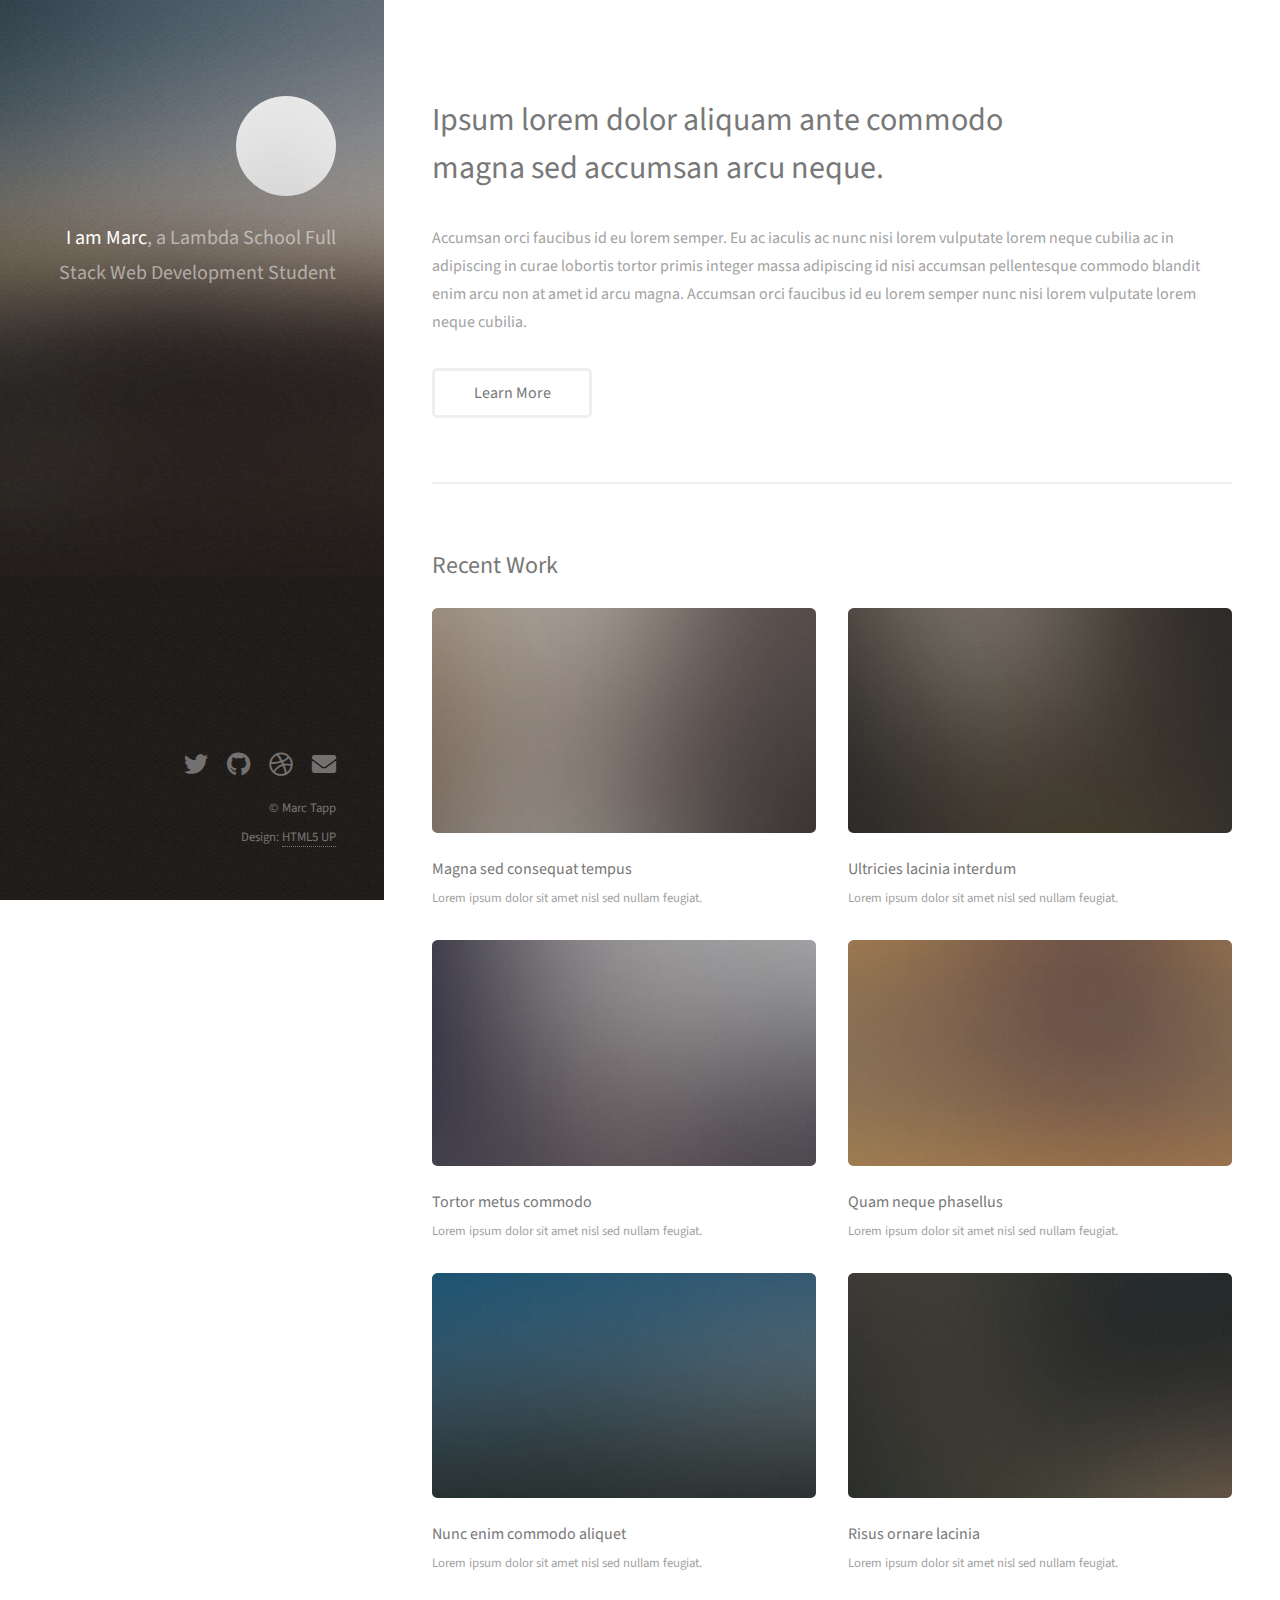
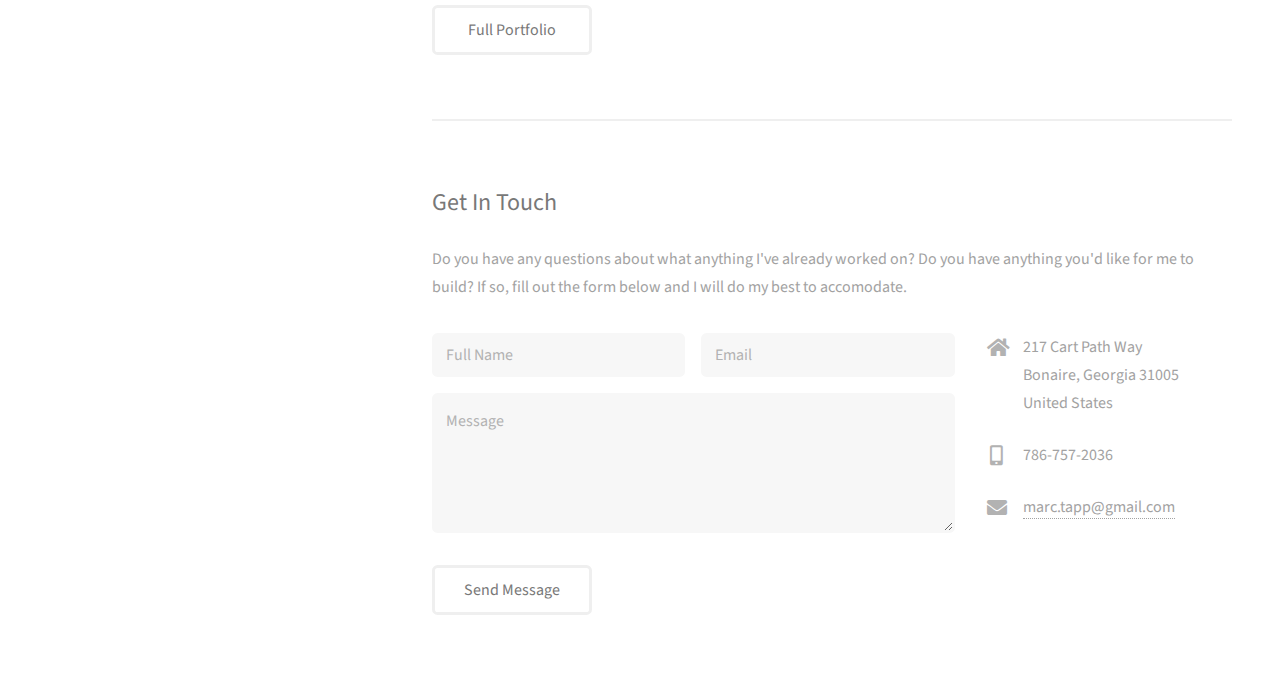
==== commit 7817f32e: "started personalizing the portfolio page" ====
--- a/Portfolio-Website/index.html
+++ b/Portfolio-Website/index.html
@@ -6,7 +6,7 @@
 -->
 <html>
 	<head>
-		<title>Strata by HTML5 UP</title>
+		<title>Marc Tapp - Lambda School</title>
 		<meta charset="utf-8" />
 		<meta name="viewport" content="width=device-width, initial-scale=1, user-scalable=no" />
 		<link rel="stylesheet" href="assets/css/main.css" />
@@ -17,9 +17,8 @@
 			<header id="header">
 				<div class="inner">
 					<a href="#" class="image avatar"><img src="images/avatar.jpg" alt="" /></a>
-					<h1><strong>I am Strata</strong>, a super simple<br />
-					responsive site template freebie<br />
-					crafted by <a href="http://html5up.net">HTML5 UP</a>.</h1>
+					<h1><strong>I am Marc</strong>, a Lambda School<br />
+					Full Stack Web Development Student</h1>
 				</div>
 			</header>
 
@@ -81,13 +80,14 @@
 				<!-- Three -->
 					<section id="three">
 						<h2>Get In Touch</h2>
-						<p>Accumsan pellentesque commodo blandit enim arcu non at amet id arcu magna. Accumsan orci faucibus id eu lorem semper nunc nisi lorem vulputate lorem neque lorem ipsum dolor.</p>
+						<p>Do you have any questions about what anything I've already worked on? Do you have anything you'd like for me to build? If so, fill out the form below and I will do my best to accomodate. </p>
 						<div class="row">
 							<div class="col-8 col-12-small">
 								<form method="post" action="#">
 									<div class="row gtr-uniform gtr-50">
-										<div class="col-6 col-12-xsmall"><input type="text" name="name" id="name" placeholder="Name" /></div>
+										<div class="col-6 col-12-xsmall"><input type="text" name="name" id="name" placeholder="Full Name" /></div>
 										<div class="col-6 col-12-xsmall"><input type="email" name="email" id="email" placeholder="Email" /></div>
+										<!-- <div class="col-6 col-12-xsmall"><imput type="tel" name="phone_num" id="phone_num" placeholder="Best Contact Number" /></div> -->
 										<div class="col-12"><textarea name="message" id="message" placeholder="Message" rows="4"></textarea></div>
 									</div>
 								</form>
@@ -99,17 +99,17 @@
 								<ul class="labeled-icons">
 									<li>
 										<h3 class="icon solid fa-home"><span class="label">Address</span></h3>
-										1234 Somewhere Rd.<br />
-										Nashville, TN 00000<br />
+										217 Cart Path Way<br />
+										Bonaire, Georgia 31005<br />
 										United States
 									</li>
 									<li>
 										<h3 class="icon solid fa-mobile-alt"><span class="label">Phone</span></h3>
-										000-000-0000
+										786-757-2036
 									</li>
 									<li>
 										<h3 class="icon solid fa-envelope"><span class="label">Email</span></h3>
-										<a href="#">hello@untitled.tld</a>
+										<a href="mailto:marc.tapp@gmail.com">marc.tapp@gmail.com</a>
 									</li>
 								</ul>
 							</div>
@@ -440,13 +440,13 @@
 			<footer id="footer">
 				<div class="inner">
 					<ul class="icons">
-						<li><a href="#" class="icon brands fa-twitter"><span class="label">Twitter</span></a></li>
-						<li><a href="#" class="icon brands fa-github"><span class="label">Github</span></a></li>
-						<li><a href="#" class="icon brands fa-dribbble"><span class="label">Dribbble</span></a></li>
-						<li><a href="#" class="icon solid fa-envelope"><span class="label">Email</span></a></li>
+						<li><a href="https://www.twitter.com/tappmarcalan" target="_blank" class="icon brands fa-twitter"><span class="label">Twitter</span></a></li>
+						<li><a href="https://www.github.com/tippitytapp" target="_blank"class="icon brands fa-github"><span class="label">Github</span></a></li>
+						<li><a href="#" target="_blank" class="icon brands fa-dribbble"><span class="label">Dribbble</span></a></li>
+						<li><a href="mailto:marc.tapp@gmail.com" target="_blank" class="icon solid fa-envelope"><span class="label">Email</span></a></li>
 					</ul>
 					<ul class="copyright">
-						<li>&copy; Untitled</li><li>Design: <a href="http://html5up.net">HTML5 UP</a></li>
+						<li>&copy; Marc Tapp</li><li>Design: <a href="http://html5up.net">HTML5 UP</a></li>
 					</ul>
 				</div>
 			</footer>
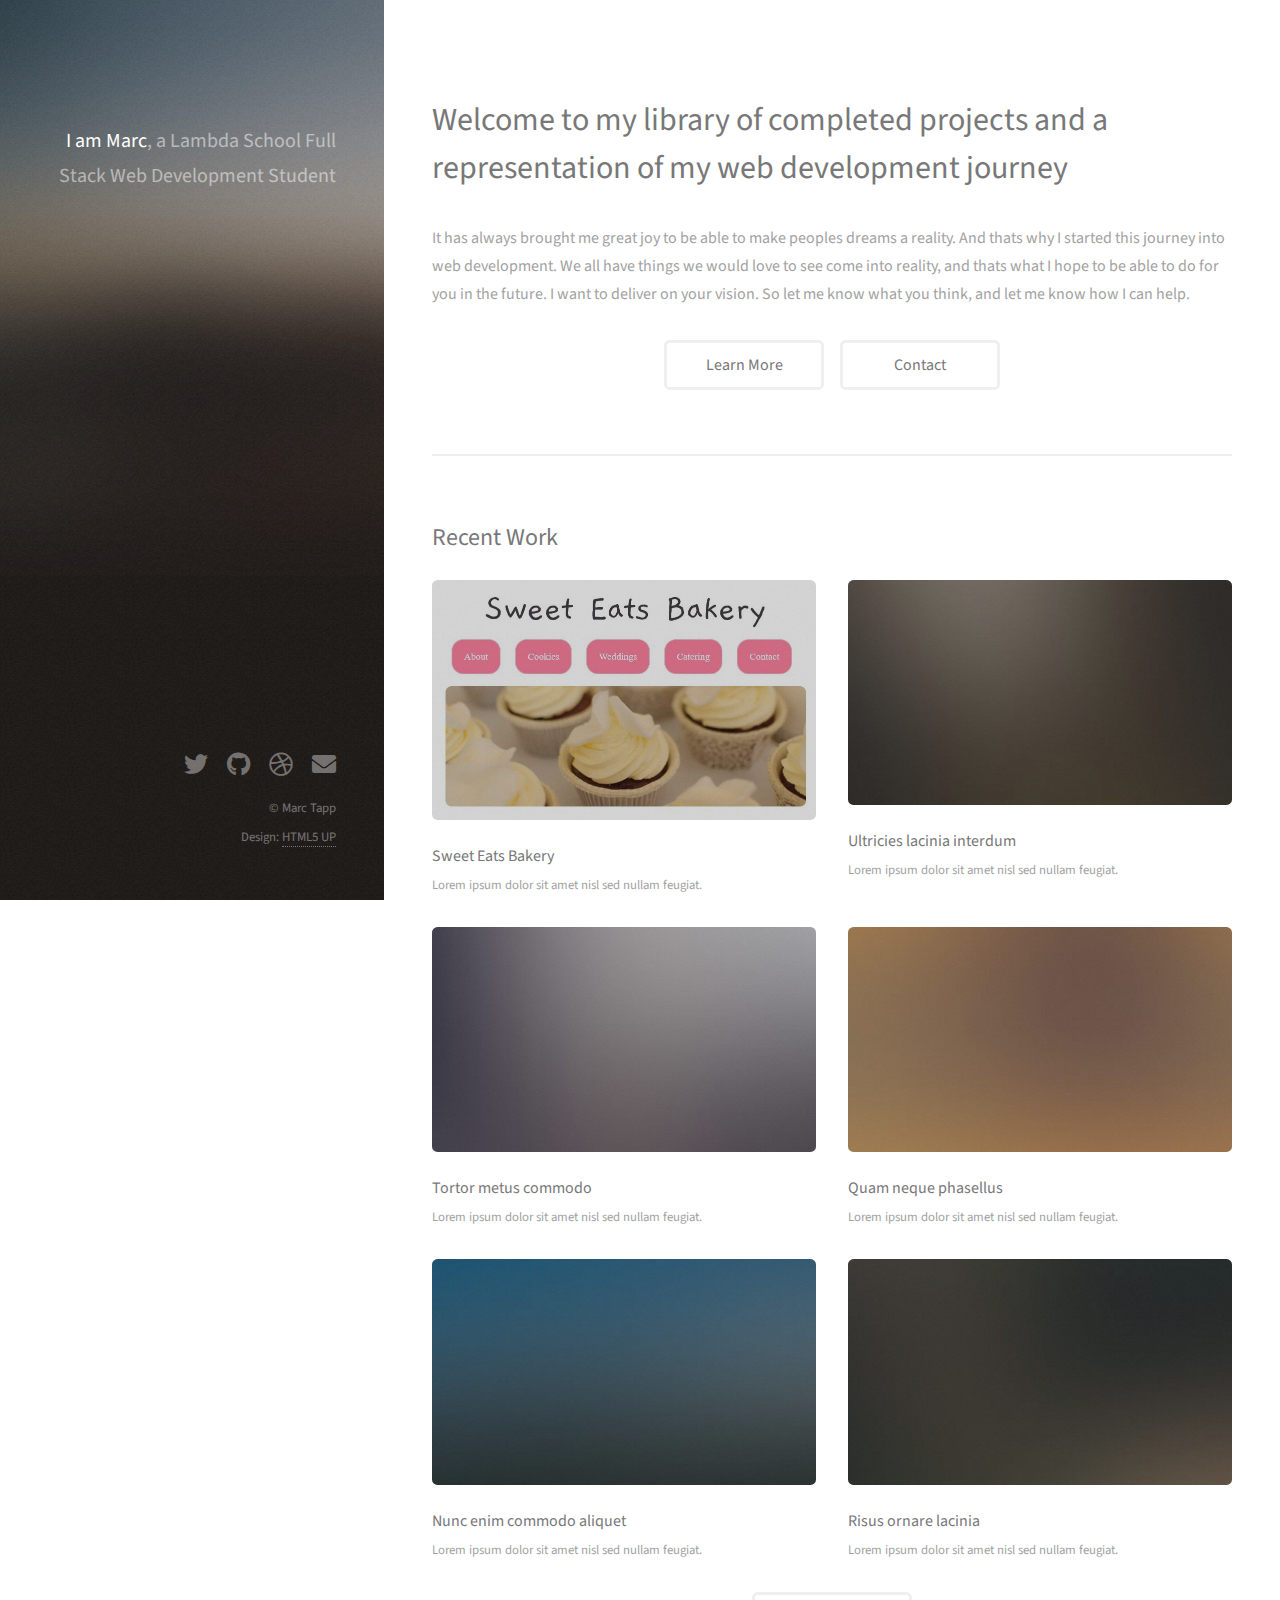
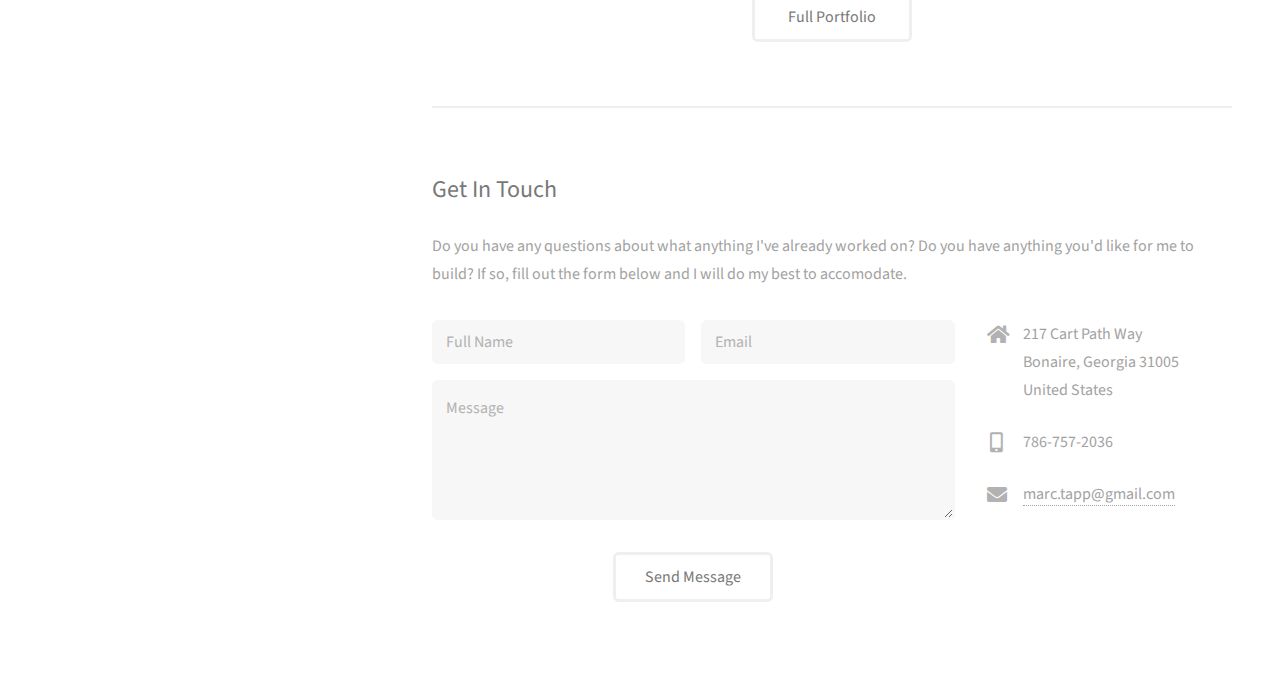
==== commit 52ad2080: "added some portfolio work" ====
--- a/Portfolio-Website/index.html
+++ b/Portfolio-Website/index.html
@@ -16,9 +16,10 @@
 		<!-- Header -->
 			<header id="header">
 				<div class="inner">
-					<a href="#" class="image avatar"><img src="images/avatar.jpg" alt="" /></a>
+					<a href="#" class="image avatar"><img src="images/marc_avatar_image.jpg" alt="" /></a>
 					<h1><strong>I am Marc</strong>, a Lambda School<br />
-					Full Stack Web Development Student</h1>
+					Full Stack Web Development Student<br />
+</h1>
 				</div>
 			</header>
 
@@ -28,12 +29,13 @@
 				<!-- One -->
 					<section id="one">
 						<header class="major">
-							<h2>Ipsum lorem dolor aliquam ante commodo<br />
-							magna sed accumsan arcu neque.</h2>
+							<h2>Welcome to my library of completed projects and a<br />
+							representation of my web development journey</h2>
 						</header>
-						<p>Accumsan orci faucibus id eu lorem semper. Eu ac iaculis ac nunc nisi lorem vulputate lorem neque cubilia ac in adipiscing in curae lobortis tortor primis integer massa adipiscing id nisi accumsan pellentesque commodo blandit enim arcu non at amet id arcu magna. Accumsan orci faucibus id eu lorem semper nunc nisi lorem vulputate lorem neque cubilia.</p>
+						<p>It has always brought me great joy to be able to make peoples dreams a reality. And thats why I started this journey into web development. We all have things we would love to see come into reality, and thats what I hope to be able to do for you in the future. I want to deliver on your vision. So let me know what you think, and let me know how I can help.</p>
 						<ul class="actions">
 							<li><a href="#" class="button">Learn More</a></li>
+							<li><a href="#three" class="button">Contact</a></li>
 						</ul>
 					</section>
 
@@ -42,8 +44,8 @@
 						<h2>Recent Work</h2>
 						<div class="row">
 							<article class="col-6 col-12-xsmall work-item">
-								<a href="images/fulls/01.jpg" class="image fit thumb"><img src="images/thumbs/01.jpg" alt="" /></a>
-								<h3>Magna sed consequat tempus</h3>
+								<a href="images/fulls/sweet eats bakery.JPG" class="image fit thumb"><img src="images/thumbs/sweet eats bakery.JPG" alt="" /></a>
+								<h3>Sweet Eats Bakery</h3>
 								<p>Lorem ipsum dolor sit amet nisl sed nullam feugiat.</p>
 							</article>
 							<article class="col-6 col-12-xsmall work-item">
@@ -442,7 +444,7 @@
 					<ul class="icons">
 						<li><a href="https://www.twitter.com/tappmarcalan" target="_blank" class="icon brands fa-twitter"><span class="label">Twitter</span></a></li>
 						<li><a href="https://www.github.com/tippitytapp" target="_blank"class="icon brands fa-github"><span class="label">Github</span></a></li>
-						<li><a href="#" target="_blank" class="icon brands fa-dribbble"><span class="label">Dribbble</span></a></li>
+						<li><a href="https://www.dribbble.com/#" target="_blank" class="icon brands fa-dribbble"><span class="label">Dribbble</span></a></li>
 						<li><a href="mailto:marc.tapp@gmail.com" target="_blank" class="icon solid fa-envelope"><span class="label">Email</span></a></li>
 					</ul>
 					<ul class="copyright">
--- a/Portfolio-Website/assets/css/main.css
+++ b/Portfolio-Website/assets/css/main.css
@@ -2250,6 +2250,7 @@
 		list-style: none;
 		margin-left: -1em;
 		padding-left: 0;
+		justify-content:center;
 	}
 
 		ul.actions li {
